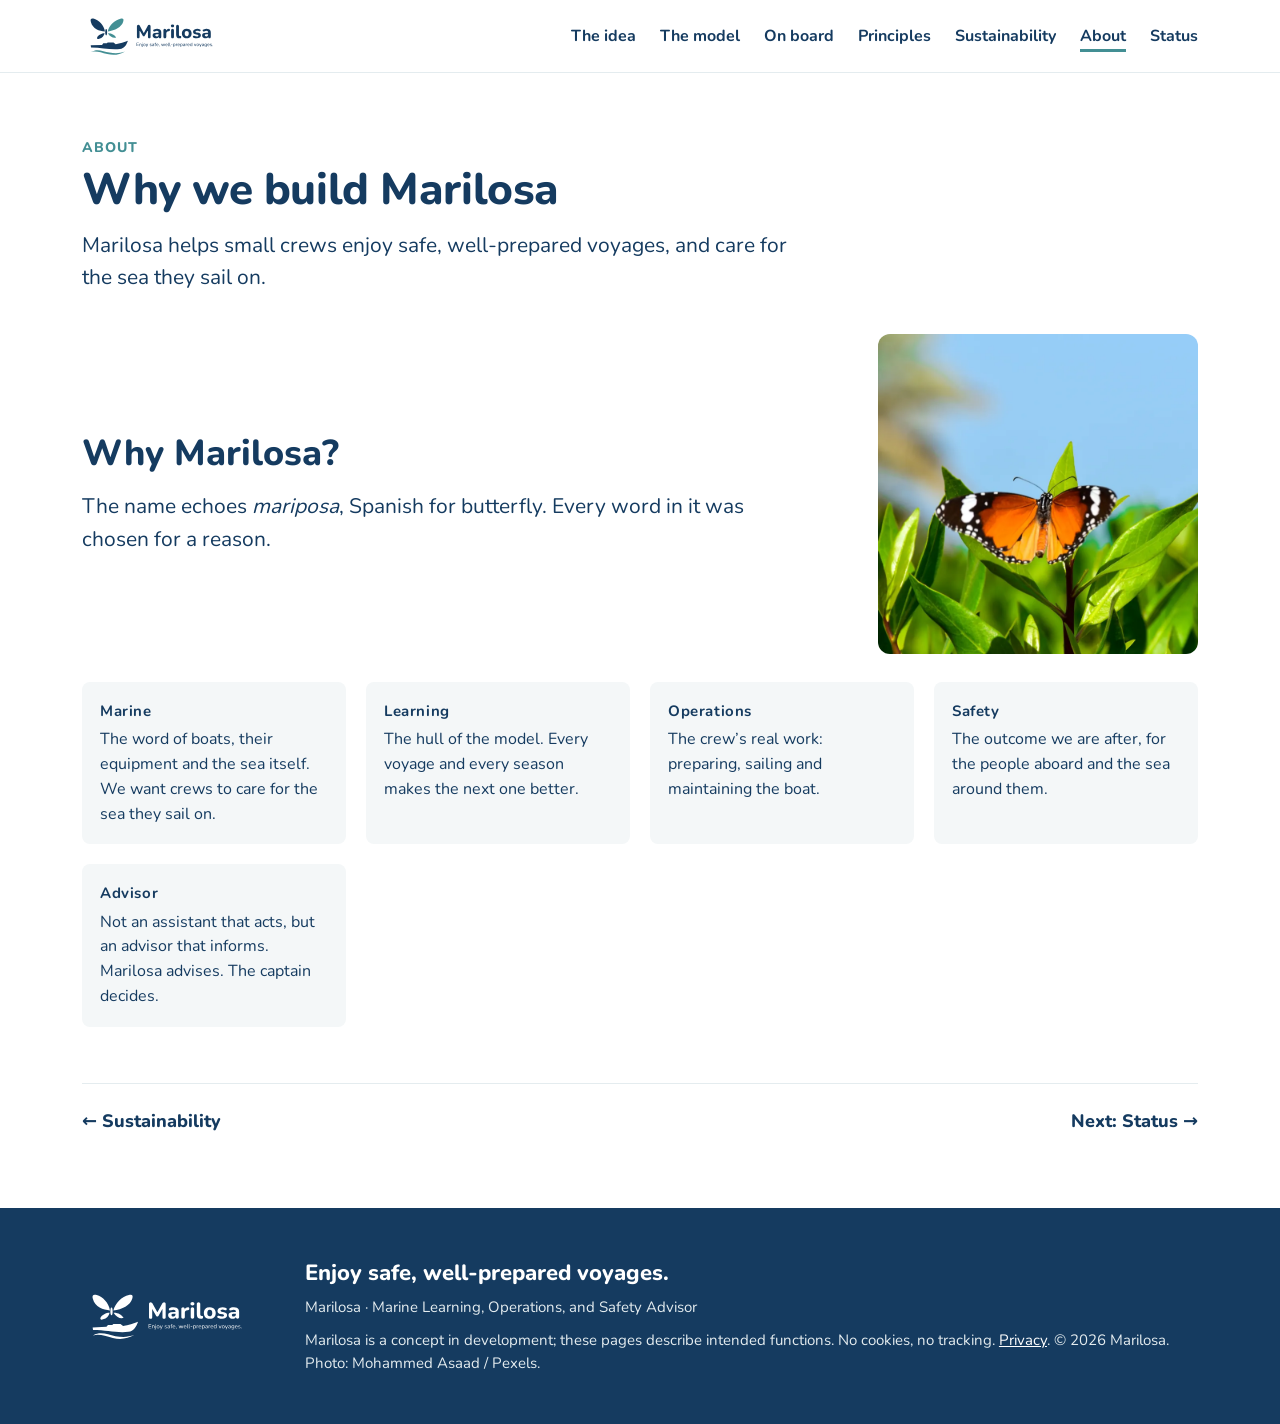
==== about/index.html @ cc983755 "Add photos: helm on Home, sea on The idea and On board, butterfly on About Pexels photos, resized to" ====
<!doctype html>
<html lang="en">
<head>
<meta charset="utf-8">
<meta name="viewport" content="width=device-width, initial-scale=1">
<meta name="robots" content="noindex, nofollow">
<title>About · Marilosa</title>
<meta name="description" content="About Marilosa and its name.">
<link rel="icon" href="../favicon.svg" type="image/svg+xml">
<link rel="apple-touch-icon" href="../apple-touch-icon.png">
<link rel="canonical" href="https://marilosa.com/about/">
<meta property="og:type" content="website">
<meta property="og:url" content="https://marilosa.com/about/">
<meta property="og:site_name" content="Marilosa">
<meta property="og:title" content="About · Marilosa">
<meta property="og:description" content="About Marilosa and its name.">
<meta property="og:image" content="https://marilosa.com/assets/og-image.png">
<meta property="og:image:width" content="1200">
<meta property="og:image:height" content="630">
<meta name="twitter:card" content="summary_large_image">
<link rel="stylesheet" href="../assets/site.css">
<script>document.documentElement.className='js'</script>
</head>
<body>
<header><div class="wrap">
  <a href="../" aria-label="Marilosa home"><img src="../assets/marilosa-logo.svg" alt="Marilosa: Enjoy safe, well-prepared voyages."></a>
  <nav aria-label="Main"><a href="../idea/">The idea</a><a href="../model/">The model</a><a href="../on-board/">On board</a><a href="../principles/">Principles</a><a href="../sustainability/">Sustainability</a><a href="../about/" aria-current="page">About</a><a href="../status/">Status</a></nav>
  <details class="menu"><summary aria-label="Open menu">Menu</summary><nav aria-label="Main"><a href="../idea/">The idea</a><a href="../model/">The model</a><a href="../on-board/">On board</a><a href="../principles/">Principles</a><a href="../sustainability/">Sustainability</a><a href="../about/" aria-current="page">About</a><a href="../status/">Status</a></nav></details>
</div></header>
<main id="top">
<section class="page"><div class="wrap">
  <p class="eyebrow">About</p>
  <h1 style="font-size:44px;margin-bottom:16px">Why we build Marilosa</h1>
  <p class="lead">Marilosa helps small crews enjoy safe, well-prepared voyages, and care for the sea they sail on.</p>
  <div class="two" style="margin-top:40px"><div>
  <h2>Why Marilosa?</h2>
  <p class="lead">The name echoes <i>mariposa</i>, Spanish for butterfly. Every word in it was chosen for a reason.</p>
  </div><img class="photo" src="../assets/photos/butterfly.webp" width="800" height="800" alt="A butterfly resting on green leaves." loading="lazy"></div>
  <div class="sdg">
    <div><b>Marine</b><p>The word of boats, their equipment and the sea itself. We want crews to care for the sea they sail on.</p></div>
    <div><b>Learning</b><p>The hull of the model. Every voyage and every season makes the next one better.</p></div>
    <div><b>Operations</b><p>The crew’s real work: preparing, sailing and maintaining the boat.</p></div>
    <div><b>Safety</b><p>The outcome we are after, for the people aboard and the sea around them.</p></div>
    <div><b>Advisor</b><p>Not an assistant that acts, but an advisor that informs. Marilosa advises. The captain decides.</p></div>
  </div>
  <div class="next"><a href="../sustainability/">← Sustainability</a><a href="../status/">Next: Status →</a></div>
</div></section>
</main>
<footer><div class="wrap">
  <img src="../assets/marilosa-logo-white.svg" alt="Marilosa">
  <div>
    <p class="promise">Enjoy safe, well-prepared voyages.</p>
    <p>Marilosa · Marine Learning, Operations, and Safety Advisor</p>
    <p style="margin-top:10px">Marilosa is a concept in development; these pages describe intended functions. No cookies, no tracking. <a href="../privacy.html" style="color:#fff">Privacy</a>. © 2026 Marilosa. Photo: Mohammed Asaad / Pexels.</p>
  </div>
</div></footer>
</body>
</html>
---- assets/site.css ----
@font-face{font-family:Nunito;src:url('../fonts/Nunito.ttf') format('truetype');font-weight:200 1000;font-display:swap}
:root{--navy:#153B60;--teal:#438F94;--paper:#F4F7F8;--mist:#E4ECEF;--line:#617D8E;--muted:#526A7C;
--prevent:#2B666E;--detect:#8DAAC0;--respond:#D7E6E2}
*{box-sizing:border-box;margin:0;padding:0}
html{scroll-behavior:smooth}
body{font-family:Nunito,system-ui,sans-serif;color:var(--navy);background:#fff;font-size:18px;line-height:1.55}
a{color:var(--navy)}
.wrap{max-width:1180px;margin:0 auto;padding:0 32px}
header{position:sticky;top:0;background:rgba(255,255,255,.96);border-bottom:1px solid var(--mist);z-index:5}
header .wrap{display:flex;align-items:center;justify-content:space-between;height:72px;gap:24px}
header img{height:46px;display:block}
nav{display:flex;gap:24px;font-weight:700;font-size:16px}
nav a{text-decoration:none}
nav a:hover,nav a:focus-visible{text-decoration:underline;text-underline-offset:4px}
.badge{display:inline-block;font-size:14px;font-weight:800;letter-spacing:.06em;text-transform:uppercase;color:var(--prevent);background:var(--paper);border:1px solid var(--mist);border-radius:6px;padding:4px 10px}
h1{font-size:56px;line-height:1.05;font-weight:800;letter-spacing:-.01em}
h2{font-size:36px;line-height:1.15;font-weight:800;margin-bottom:16px}
h3{font-size:20px;font-weight:800;margin-bottom:6px}
.lead{font-size:21px;max-width:720px}
section{padding:80px 0;border-bottom:1px solid var(--mist)}
.hero{padding:72px 0 64px}
.hero .grid{display:grid;grid-template-columns:1.1fr .9fr;gap:48px;align-items:center}
.hero p.lead{margin:20px 0 16px}
.core{font-weight:800;font-size:21px;margin-top:8px}
.hero img{width:100%;max-width:420px;display:block;margin:0 auto}
.eyebrow{font-size:14px;font-weight:800;letter-spacing:.08em;text-transform:uppercase;color:var(--teal);margin-bottom:8px}
.cols3{display:grid;grid-template-columns:repeat(3,1fr);gap:32px;margin-top:32px}
.card{border-top:4px solid var(--teal);padding-top:14px}
.card p{font-size:17px}
.stat{font-size:40px;font-weight:800;line-height:1}
.note{font-size:14px;color:var(--muted);margin-top:16px}
.model img{width:100%;max-width:980px;height:auto;display:block;margin:24px auto 8px}
.steps{display:grid;grid-template-columns:repeat(5,1fr);gap:16px;margin-top:16px}
.steps a{text-decoration:none;font-weight:800;font-size:15px}
.steps img{margin:0 0 6px;border:1px solid var(--mist);border-radius:8px}
@media (max-width:900px){.steps{grid-template-columns:1fr 1fr}}
.layers{display:grid;gap:10px;margin-top:24px}
.layer{display:grid;grid-template-columns:220px 1fr 1fr;border:1px solid var(--mist);border-radius:8px;overflow:hidden;font-size:16px}
.layer>div{padding:14px 16px}
.layer .nm{font-weight:800;font-size:20px;line-height:1.2}
.layer .k{font-size:12px;font-weight:800;letter-spacing:.07em;text-transform:uppercase;color:var(--muted)}
.layer .m{background:var(--paper)}
.pv{background:var(--prevent);color:#fff}.dt{background:var(--detect)}.rs{background:var(--respond)}.ln{background:var(--navy);color:#fff}
.pv .wh,.ln .wh{color:#E4ECEF}
ul.pr{list-style:none;display:grid;grid-template-columns:1fr 1fr;gap:16px 40px;margin-top:24px}
ul.pr li{padding-left:22px;position:relative;font-size:17px}
ul.pr li:before{content:"";position:absolute;left:0;top:9px;width:10px;height:10px;border-radius:50%;background:var(--teal)}
.sdg{display:grid;grid-template-columns:repeat(4,1fr);gap:20px;margin-top:28px}
.sdg div{background:var(--paper);border-radius:8px;padding:18px}
.sdg b{display:block;font-size:15px;letter-spacing:.04em;margin-bottom:4px}
.sdg p{font-size:16px}
.status{display:grid;grid-template-columns:1fr 1fr;gap:48px;margin-top:24px}
.status ol{padding-left:22px}
.status li{margin-bottom:8px;font-size:17px}
footer{background:var(--navy);color:#fff;padding:48px 0}
footer .wrap{display:grid;grid-template-columns:auto 1fr;gap:40px;align-items:center}
footer img{height:56px}
footer p{font-size:15px;color:#E4ECEF}
footer .promise{font-size:22px;font-weight:800;color:#fff;margin-bottom:6px}
a:focus-visible{outline:3px solid var(--teal);outline-offset:3px}
@media (max-width:900px){
 h1{font-size:40px} h2{font-size:28px}
 .hero .grid,.status,footer .wrap{grid-template-columns:1fr}
 .hero img{max-width:200px;margin:8px 0 0}
 .cols3,.sdg{grid-template-columns:1fr 1fr}
 .layer{grid-template-columns:1fr}
 ul.pr{grid-template-columns:1fr}
 section{padding:56px 0}
}
@media (max-width:560px){ .wrap{padding:0 18px} .cols3,.sdg{grid-template-columns:1fr} header img{height:38px} }

header nav a[aria-current=page]{text-decoration:underline;text-decoration-thickness:3px;text-underline-offset:8px;text-decoration-color:var(--teal)}
.menu{display:none}
.page{padding:64px 0 72px;border-bottom:none;min-height:calc(100vh - 72px - 220px)}
.next{display:flex;justify-content:space-between;gap:16px;margin-top:56px;padding-top:24px;border-top:1px solid var(--mist);font-weight:800}
.next a{text-decoration:none}.next a:hover{text-decoration:underline}
.btn{display:inline-block;background:var(--navy);color:#fff;text-decoration:none;font-weight:800;border-radius:8px;padding:12px 20px;margin:8px 12px 0 0}
.btn.ghost{background:#fff;color:var(--navy);border:2px solid var(--navy)}
.btn:hover{filter:brightness(1.15)}
/* model viewer */
.viewer{margin-top:24px;scroll-margin-top:88px}
.viewer figure{margin:0}
.viewer img{width:100%;height:auto;display:block;border:1px solid var(--mist);border-radius:10px}
.viewer figcaption{max-width:820px;margin:16px auto 0;font-size:18px}
.viewer figcaption b{display:block;font-size:14px;letter-spacing:.06em;text-transform:uppercase;color:var(--teal);margin-bottom:4px}
.js .viewer figure{display:none}.js .viewer figure.on{display:block}
.nojs-gap .viewer figure+figure{margin-top:48px}
.vbar{display:none;align-items:center;justify-content:space-between;gap:12px;margin-top:20px}
.js .vbar{display:flex}
.vbar button{font:inherit;font-weight:800;font-size:16px;color:var(--navy);background:#fff;border:2px solid var(--navy);border-radius:8px;padding:10px 16px;cursor:pointer;min-height:48px}
.vbar button.fwd{background:var(--navy);color:#fff}
.vbar button[disabled]{opacity:.35;cursor:default}
.dots{display:flex;gap:8px;align-items:center;flex-wrap:wrap;justify-content:center}
.dots button{width:14px;height:14px;min-height:0;padding:0;border-radius:50%;border:2px solid var(--navy);background:#fff}
.dots button.on{background:var(--navy)}
.count{font-size:14px;color:var(--muted);text-align:center;margin-top:6px}
.hint{font-size:14px;color:var(--muted);text-align:center;margin-top:10px}
/* voyage story */
.scene{display:grid;grid-template-columns:200px 1fr;gap:32px;padding:28px 0;border-top:1px solid var(--mist)}
.scene .when{font-weight:800;color:var(--teal)}
.scene .when span{display:block;font-size:14px;color:var(--muted);font-weight:600}
.say{background:var(--paper);border-left:4px solid var(--teal);border-radius:6px;padding:14px 18px;margin:12px 0;font-size:17px}
.say b{display:block;font-size:13px;letter-spacing:.06em;text-transform:uppercase;color:var(--muted);margin-bottom:2px}
.say.concern{border-left-color:#C9762B}
.crew{background:#fff;border:1px solid var(--mist);border-left:4px solid var(--navy)}
.tag{display:inline-block;font-size:13px;font-weight:800;letter-spacing:.05em;text-transform:uppercase;color:#fff;background:var(--prevent);border-radius:4px;padding:2px 8px;margin-right:6px}
.tag.d{background:#5E7F98}.tag.r{background:#5D8C80}.tag.l{background:var(--navy)}
.photo{width:100%;height:auto;display:block;border-radius:12px}
.banner{width:100%;height:auto;display:block;border-radius:12px;margin:28px 0 8px}
.two{display:grid;grid-template-columns:1fr 320px;gap:40px;align-items:center}
@media (max-width:900px){.two{grid-template-columns:1fr}}
.disclaimer{font-size:15px;color:var(--muted);background:var(--paper);border-radius:8px;padding:12px 16px;margin-top:16px}
@media (max-width:900px){
 header nav{display:none}
 .menu{display:block;position:relative}
 .menu summary{list-style:none;cursor:pointer;font-weight:800;border:2px solid var(--navy);border-radius:8px;padding:8px 14px}
 .menu summary::-webkit-details-marker{display:none}
 .menu nav{display:flex;flex-direction:column;gap:0;position:absolute;right:0;top:52px;background:#fff;border:1px solid var(--mist);border-radius:10px;box-shadow:0 8px 24px rgba(21,59,96,.12);min-width:220px;padding:8px}
 .menu nav a{padding:12px 14px}
 .scene{grid-template-columns:1fr;gap:8px}
 .vbar button.back,.vbar button.fwd{padding:10px 12px;font-size:15px}
 .vbar .lbl{display:none}
 .dots{gap:6px;flex-wrap:nowrap}
 .dots button{width:12px;height:12px}
}
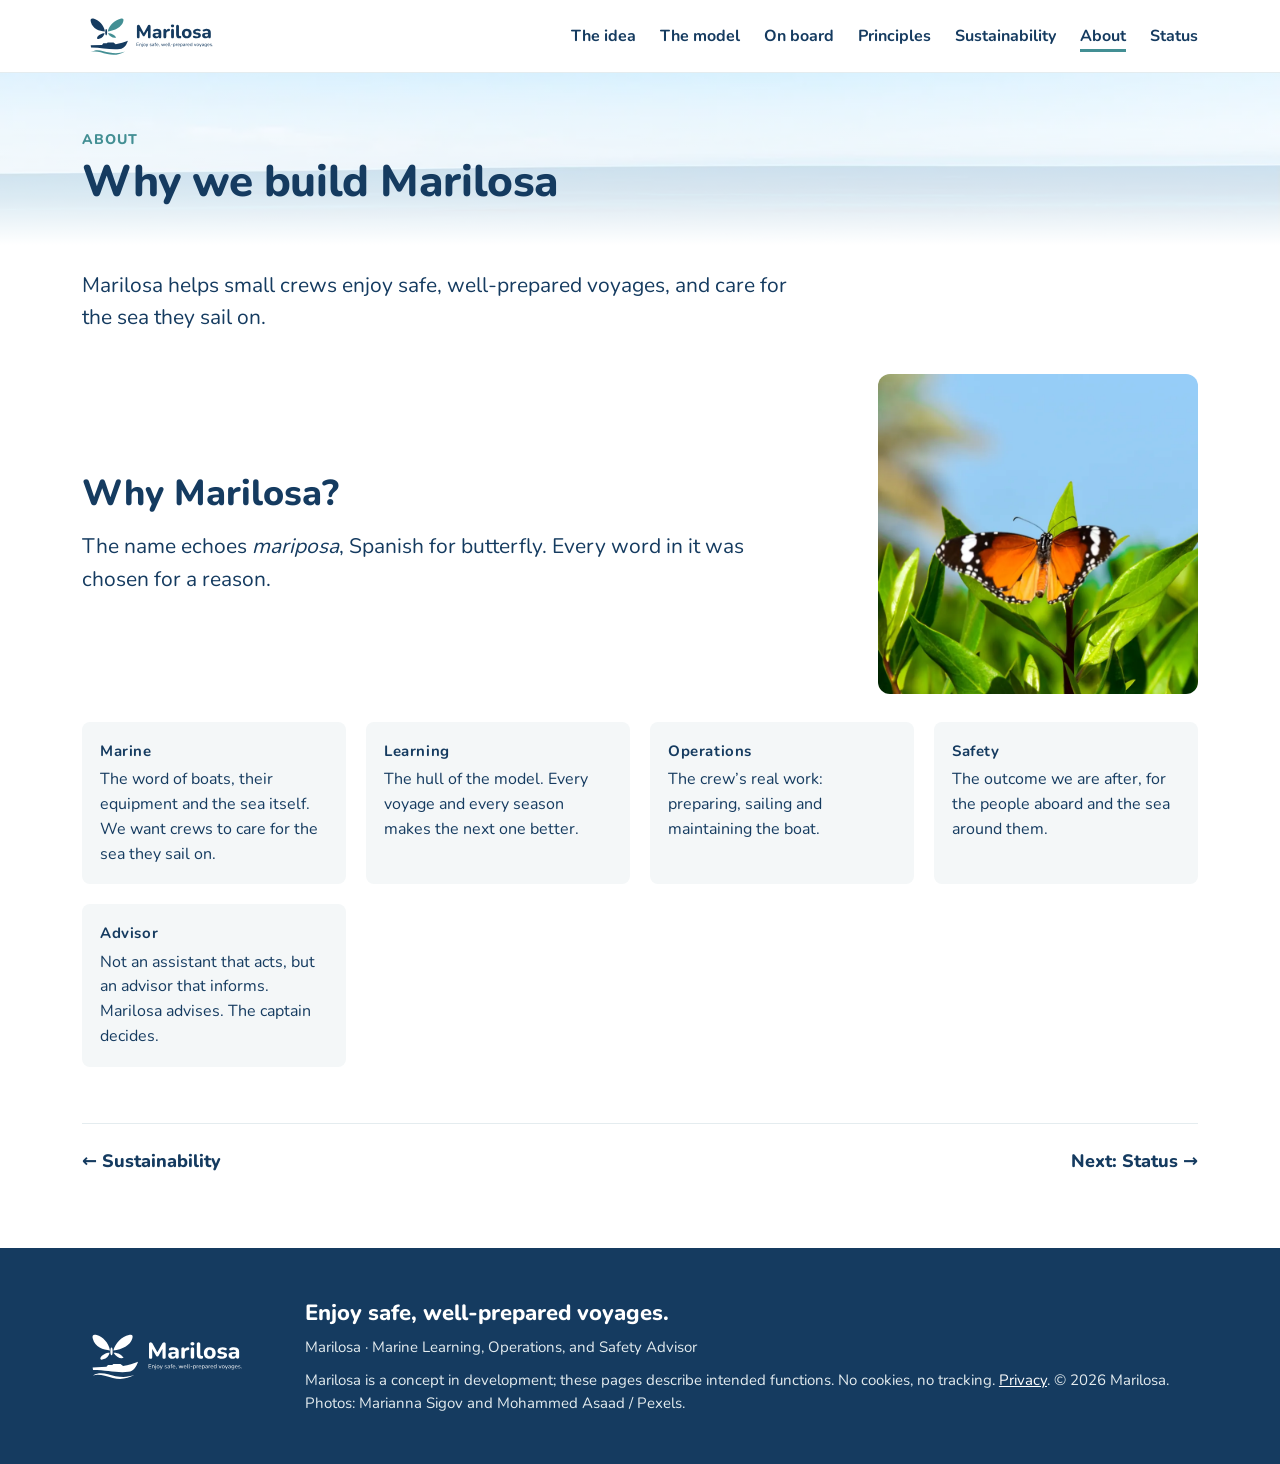
==== commit 8c5dae2f: "Faint sea-and-sky band behind page titles; whale photo on Sustainability The calm horizon photo sits" ====
--- a/about/index.html
+++ b/about/index.html
@@ -28,9 +28,11 @@
   <details class="menu"><summary aria-label="Open menu">Menu</summary><nav aria-label="Main"><a href="../idea/">The idea</a><a href="../model/">The model</a><a href="../on-board/">On board</a><a href="../principles/">Principles</a><a href="../sustainability/">Sustainability</a><a href="../about/" aria-current="page">About</a><a href="../status/">Status</a></nav></details>
 </div></header>
 <main id="top">
+<section class="pagehead"><div class="wrap">
+  <p class="eyebrow">About</p>
+  <h1 style="font-size:44px;margin-bottom:0">Why we build Marilosa</h1>
+</div></section>
 <section class="page"><div class="wrap">
-  <p class="eyebrow">About</p>
-  <h1 style="font-size:44px;margin-bottom:16px">Why we build Marilosa</h1>
   <p class="lead">Marilosa helps small crews enjoy safe, well-prepared voyages, and care for the sea they sail on.</p>
   <div class="two" style="margin-top:40px"><div>
   <h2>Why Marilosa?</h2>
@@ -51,7 +53,7 @@
   <div>
     <p class="promise">Enjoy safe, well-prepared voyages.</p>
     <p>Marilosa · Marine Learning, Operations, and Safety Advisor</p>
-    <p style="margin-top:10px">Marilosa is a concept in development; these pages describe intended functions. No cookies, no tracking. <a href="../privacy.html" style="color:#fff">Privacy</a>. © 2026 Marilosa. Photo: Mohammed Asaad / Pexels.</p>
+    <p style="margin-top:10px">Marilosa is a concept in development; these pages describe intended functions. No cookies, no tracking. <a href="../privacy.html" style="color:#fff">Privacy</a>. © 2026 Marilosa. Photos: Marianna Sigov and Mohammed Asaad / Pexels.</p>
   </div>
 </div></footer>
 </body>
--- a/assets/site.css
+++ b/assets/site.css
@@ -106,6 +106,8 @@
 .crew{background:#fff;border:1px solid var(--mist);border-left:4px solid var(--navy)}
 .tag{display:inline-block;font-size:13px;font-weight:800;letter-spacing:.05em;text-transform:uppercase;color:#fff;background:var(--prevent);border-radius:4px;padding:2px 8px;margin-right:6px}
 .tag.d{background:#5E7F98}.tag.r{background:#5D8C80}.tag.l{background:var(--navy)}
+.pagehead{padding:56px 0 40px;border-bottom:none;background:linear-gradient(rgba(255,255,255,.62),rgba(255,255,255,.86) 72%,#fff),url('photos/head-sea.webp') center 60%/cover no-repeat}
+.pagehead+.page{padding-top:24px}
 .photo{width:100%;height:auto;display:block;border-radius:12px}
 .banner{width:100%;height:auto;display:block;border-radius:12px;margin:28px 0 8px}
 .two{display:grid;grid-template-columns:1fr 320px;gap:40px;align-items:center}
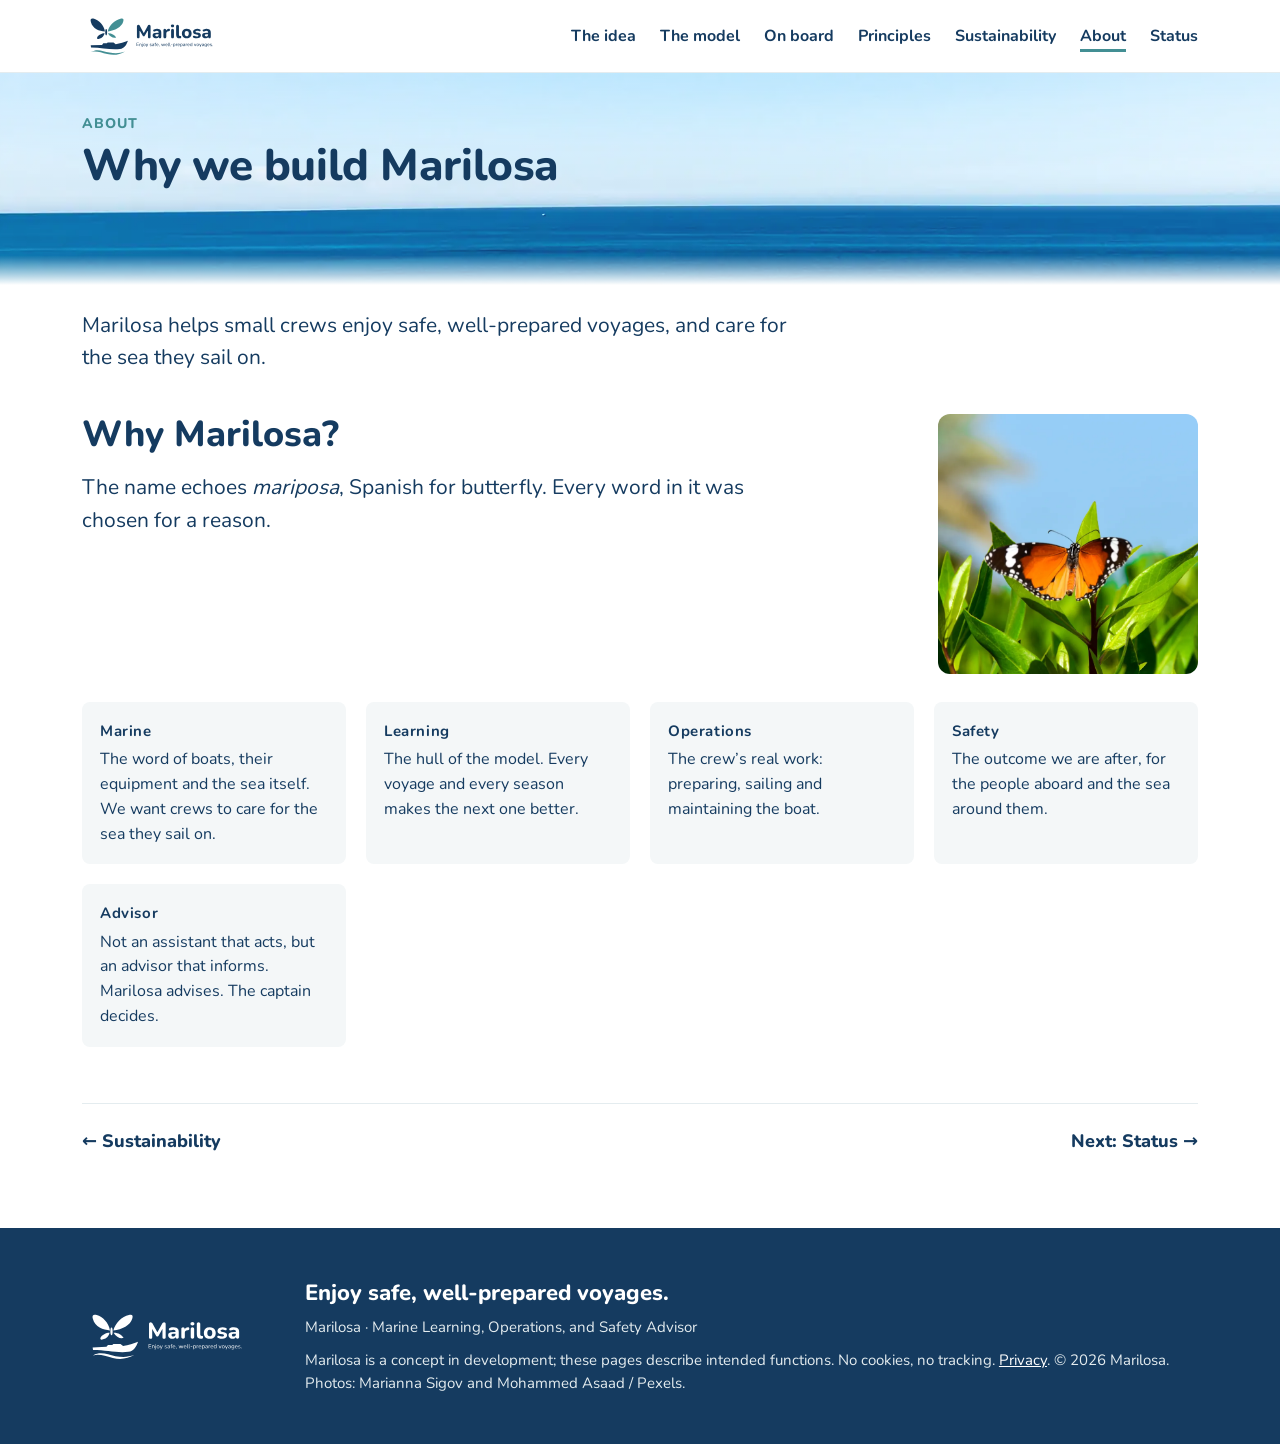
==== commit d99eae6c: "Page-title band: sky behind the title, visible sea below; tidy About The header photo is recropped t" ====
--- a/about/index.html
+++ b/about/index.html
@@ -34,7 +34,7 @@
 </div></section>
 <section class="page"><div class="wrap">
   <p class="lead">Marilosa helps small crews enjoy safe, well-prepared voyages, and care for the sea they sail on.</p>
-  <div class="two" style="margin-top:40px"><div>
+  <div class="two narrow" style="margin-top:40px;align-items:start"><div>
   <h2>Why Marilosa?</h2>
   <p class="lead">The name echoes <i>mariposa</i>, Spanish for butterfly. Every word in it was chosen for a reason.</p>
   </div><img class="photo" src="../assets/photos/butterfly.webp" width="800" height="800" alt="A butterfly resting on green leaves." loading="lazy"></div>
--- a/assets/site.css
+++ b/assets/site.css
@@ -106,12 +106,13 @@
 .crew{background:#fff;border:1px solid var(--mist);border-left:4px solid var(--navy)}
 .tag{display:inline-block;font-size:13px;font-weight:800;letter-spacing:.05em;text-transform:uppercase;color:#fff;background:var(--prevent);border-radius:4px;padding:2px 8px;margin-right:6px}
 .tag.d{background:#5E7F98}.tag.r{background:#5D8C80}.tag.l{background:var(--navy)}
-.pagehead{padding:56px 0 40px;border-bottom:none;background:linear-gradient(rgba(255,255,255,.62),rgba(255,255,255,.86) 72%,#fff),url('photos/head-sea.webp') center 60%/cover no-repeat}
+.pagehead{padding:40px 0 96px;border-bottom:none;background:linear-gradient(rgba(255,255,255,.55),rgba(255,255,255,.35) 60%,rgba(255,255,255,.05) 66%,rgba(255,255,255,.05) 86%,#fff),url('photos/head-sea.webp') center/cover no-repeat}
 .pagehead+.page{padding-top:24px}
 .photo{width:100%;height:auto;display:block;border-radius:12px}
 .banner{width:100%;height:auto;display:block;border-radius:12px;margin:28px 0 8px}
 .two{display:grid;grid-template-columns:1fr 320px;gap:40px;align-items:center}
-@media (max-width:900px){.two{grid-template-columns:1fr}}
+.two.narrow{grid-template-columns:1fr 260px}
+@media (max-width:900px){.two,.two.narrow{grid-template-columns:1fr}.two.narrow img{max-width:320px}}
 .disclaimer{font-size:15px;color:var(--muted);background:var(--paper);border-radius:8px;padding:12px 16px;margin-top:16px}
 @media (max-width:900px){
  header nav{display:none}
@@ -126,3 +127,23 @@
  .dots{gap:6px;flex-wrap:nowrap}
  .dots button{width:12px;height:12px}
 }
+
+/* model viewer, side layout */
+body:has(.mv) .page{padding-top:20px}
+.mvh{font-size:36px;line-height:1.1;margin-bottom:0}
+.side .hint{text-align:left}
+.cap{font-size:17px;line-height:1.5}
+.cap b{display:block;font-size:13px;letter-spacing:.06em;text-transform:uppercase;color:var(--teal);margin-bottom:4px}
+.js .mv .vbar{display:grid;grid-template-columns:1fr 1fr;gap:10px;margin-top:20px}
+.mv .vbar button.back,.mv .vbar button.fwd{white-space:nowrap;padding:12px 16px;min-height:52px}
+.dotrow{grid-column:1/3;display:flex;align-items:center;gap:12px;justify-content:flex-start}
+.dotrow .count{margin-top:0}
+.js .mv figcaption{display:none}
+@media (min-width:900px){
+ .js .mv{display:grid;grid-template-columns:minmax(0,1fr) 340px;grid-template-areas:"stage head" "stage side";grid-template-rows:auto 1fr;column-gap:40px;align-items:start}
+ .js .mv .mvhead{grid-area:head;padding-top:8px}
+ .js .mv .stage{grid-area:stage;align-self:center}
+ .js .mv .side{grid-area:side;margin-top:16px}
+ .js .mv .stage img{max-height:calc(100vh - 136px);width:auto;max-width:100%;margin:0 auto}
+}
+@media (max-width:899px){ .js .mv .mvhead{margin-bottom:12px} .js .mv .side{margin-top:16px} }
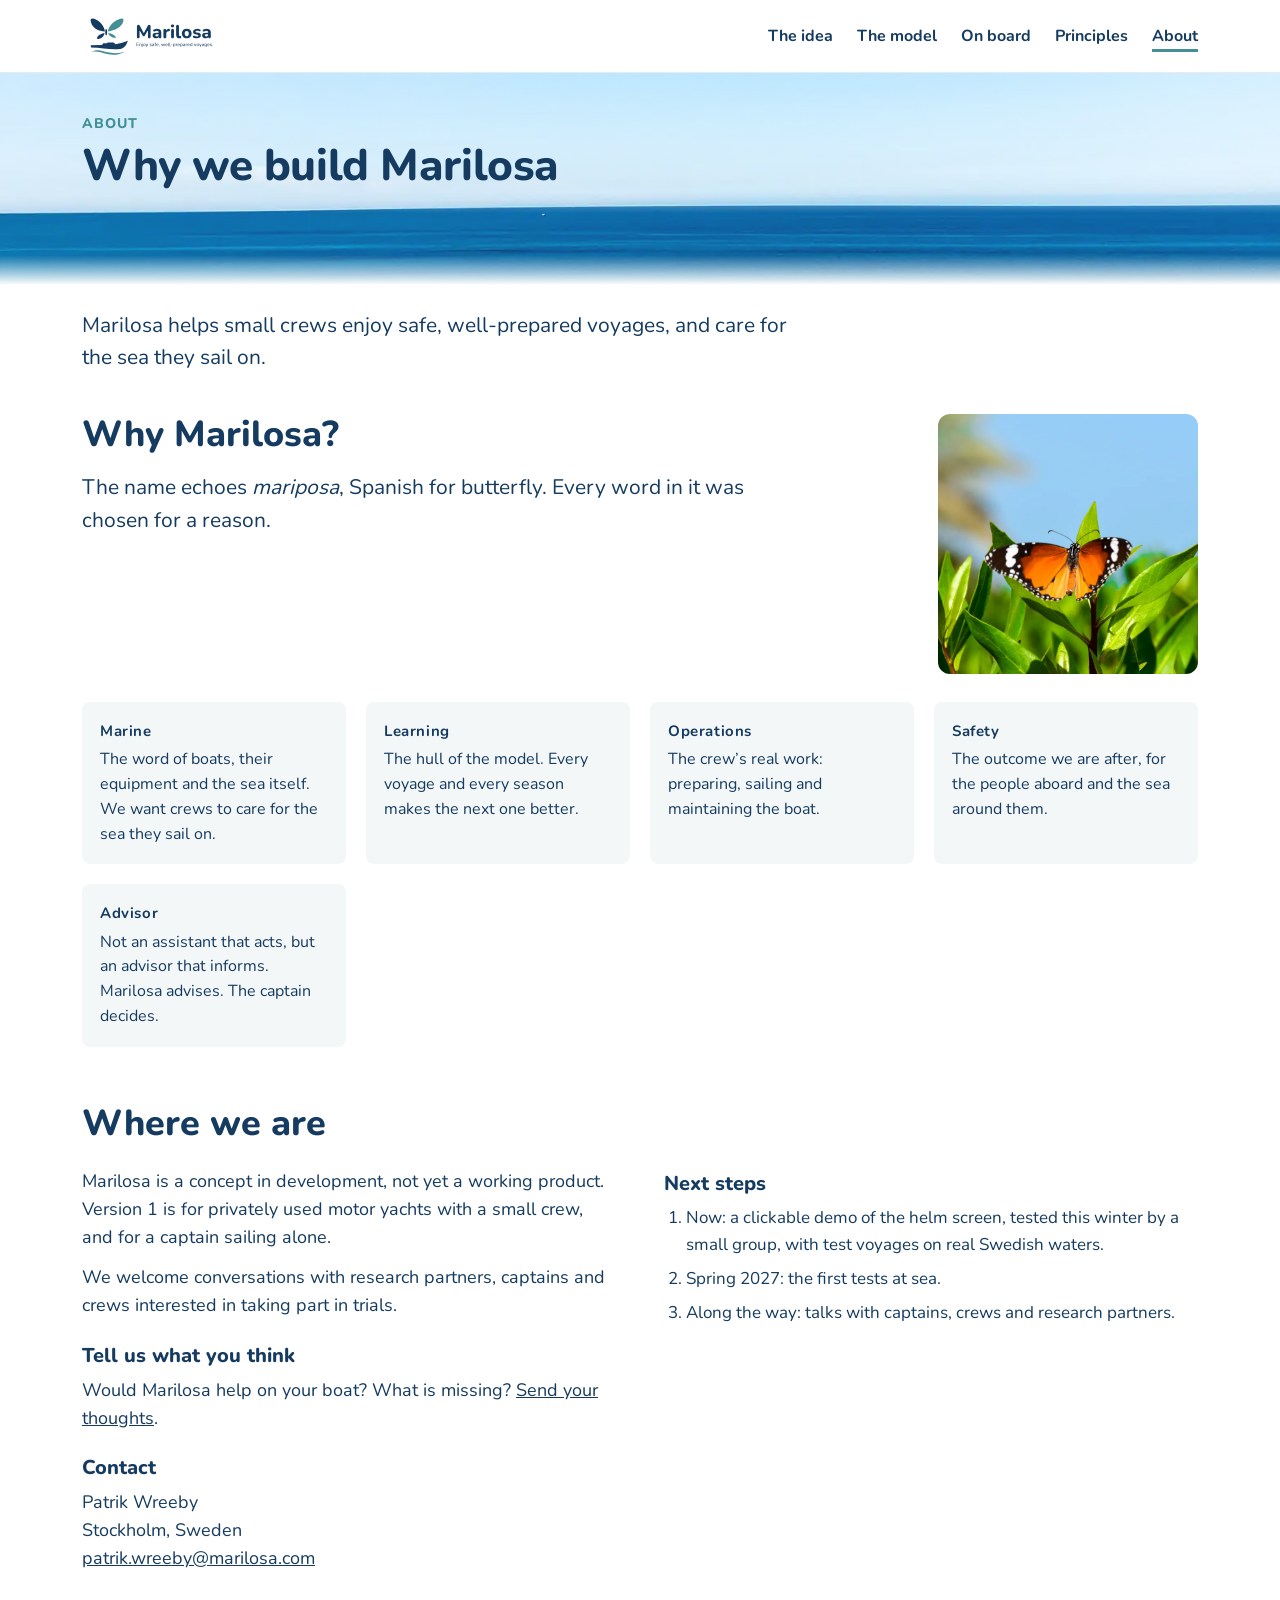
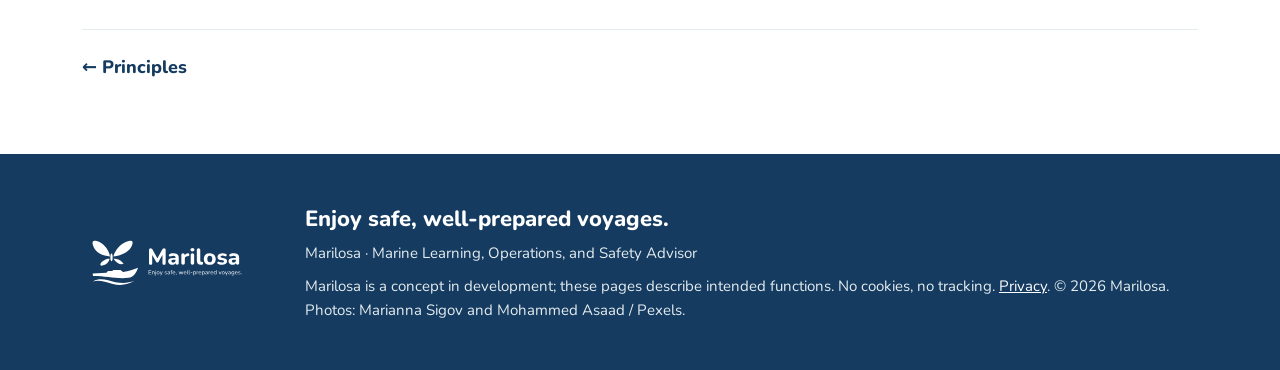
==== commit c12fbbe3: "Content: six pages, the pitch, Swedish figures (content, Claude) - Home: the 30-second pitch; Preven" ====
--- a/about/index.html
+++ b/about/index.html
@@ -4,7 +4,7 @@
 <meta charset="utf-8">
 <meta name="viewport" content="width=device-width, initial-scale=1">
 <meta name="robots" content="noindex, nofollow">
-<title>About · Marilosa</title>
+<title>About and status · Marilosa</title>
 <meta name="description" content="About Marilosa and its name.">
 <link rel="icon" href="../favicon.svg" type="image/svg+xml">
 <link rel="apple-touch-icon" href="../apple-touch-icon.png">
@@ -24,8 +24,8 @@
 <body>
 <header><div class="wrap">
   <a href="../" aria-label="Marilosa home"><img src="../assets/marilosa-logo.svg" alt="Marilosa: Enjoy safe, well-prepared voyages."></a>
-  <nav aria-label="Main"><a href="../idea/">The idea</a><a href="../model/">The model</a><a href="../on-board/">On board</a><a href="../principles/">Principles</a><a href="../sustainability/">Sustainability</a><a href="../about/" aria-current="page">About</a><a href="../status/">Status</a></nav>
-  <details class="menu"><summary aria-label="Open menu">Menu</summary><nav aria-label="Main"><a href="../idea/">The idea</a><a href="../model/">The model</a><a href="../on-board/">On board</a><a href="../principles/">Principles</a><a href="../sustainability/">Sustainability</a><a href="../about/" aria-current="page">About</a><a href="../status/">Status</a></nav></details>
+  <nav aria-label="Main"><a href="../idea/">The idea</a><a href="../model/">The model</a><a href="../on-board/">On board</a><a href="../principles/">Principles</a><a href="../about/" aria-current="page">About</a></nav>
+  <details class="menu"><summary aria-label="Open menu">Menu</summary><nav aria-label="Main"><a href="../idea/">The idea</a><a href="../model/">The model</a><a href="../on-board/">On board</a><a href="../principles/">Principles</a><a href="../about/" aria-current="page">About</a></nav></details>
 </div></header>
 <main id="top">
 <section class="pagehead"><div class="wrap">
@@ -45,7 +45,26 @@
     <div><b>Safety</b><p>The outcome we are after, for the people aboard and the sea around them.</p></div>
     <div><b>Advisor</b><p>Not an assistant that acts, but an advisor that informs. Marilosa advises. The captain decides.</p></div>
   </div>
-  <div class="next"><a href="../sustainability/">← Sustainability</a><a href="../status/">Next: Status →</a></div>
+  <h2 id="status" style="margin-top:56px">Where we are</h2>
+  <div class="status">
+    <div>
+      <p>Marilosa is a concept in development, not yet a working product. Version 1 is for privately used motor yachts with a small crew, and for a captain sailing alone.</p>
+      <p style="margin-top:12px">We welcome conversations with research partners, captains and crews interested in taking part in trials.</p>
+      <h3 style="margin-top:20px">Tell us what you think</h3>
+      <p>Would Marilosa help on your boat? What is missing? <a href="mailto:patrik.wreeby@marilosa.com?subject=Marilosa%20feedback">Send your thoughts</a>.</p>
+      <h3 style="margin-top:20px">Contact</h3>
+      <p>Patrik Wreeby<br>Stockholm, Sweden<br><a href="mailto:patrik.wreeby@marilosa.com">patrik.wreeby@marilosa.com</a></p>
+    </div>
+    <div>
+      <h3>Next steps</h3>
+      <ol>
+        <li>Now: a clickable demo of the helm screen, tested this winter by a small group, with test voyages on real Swedish waters.</li>
+        <li>Spring 2027: the first tests at sea.</li>
+        <li>Along the way: talks with captains, crews and research partners.</li>
+      </ol>
+    </div>
+  </div>
+  <div class="next"><a href="../principles/">← Principles</a><span></span></div>
 </div></section>
 </main>
 <footer><div class="wrap">
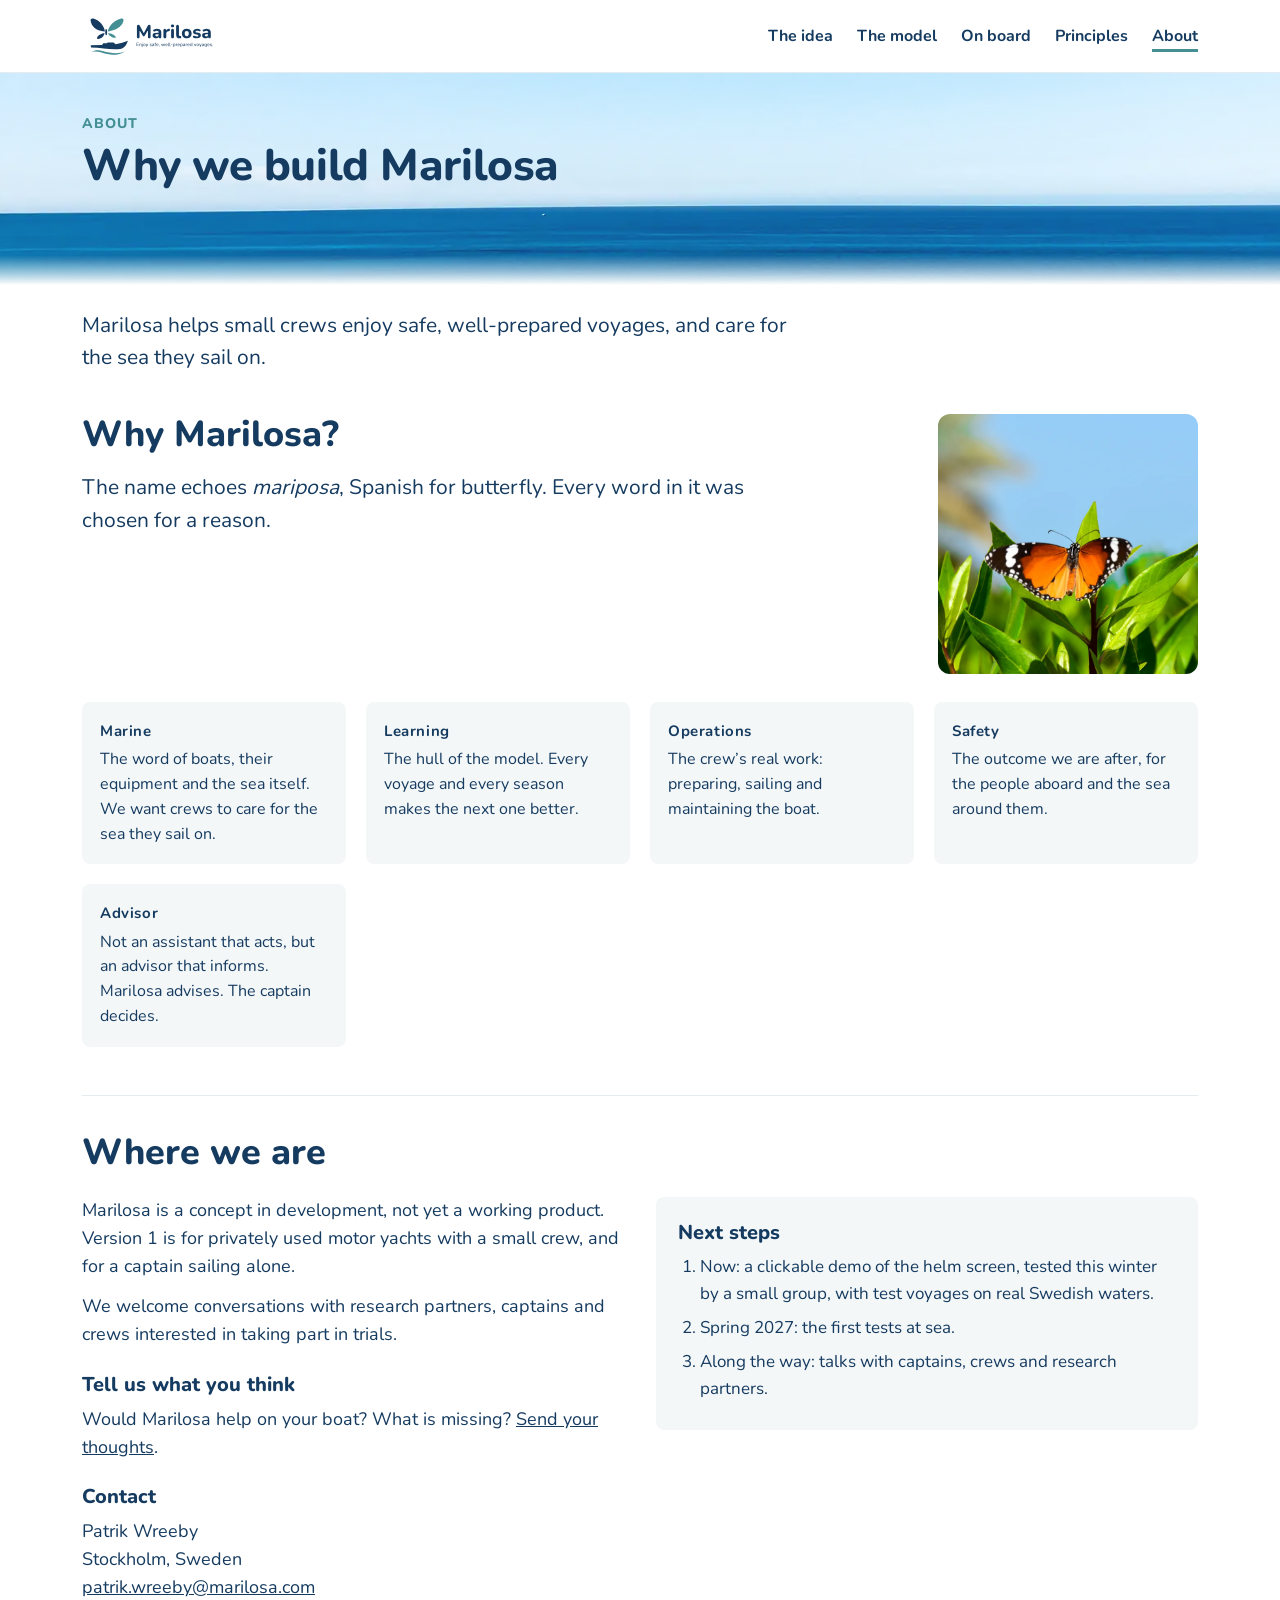
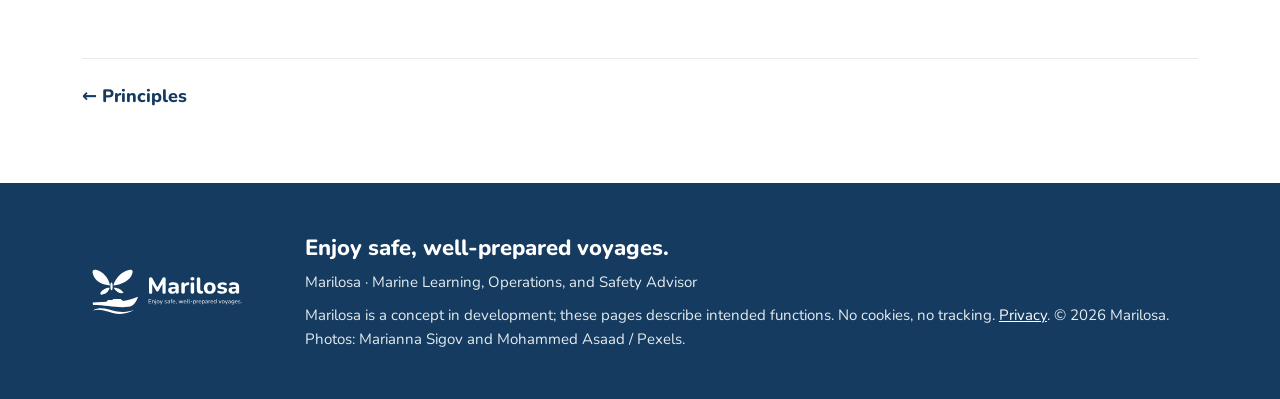
==== commit 1f78e5e3: "Form (from GPT): Separate the project status and next steps" ====
--- a/about/index.html
+++ b/about/index.html
@@ -45,7 +45,8 @@
     <div><b>Safety</b><p>The outcome we are after, for the people aboard and the sea around them.</p></div>
     <div><b>Advisor</b><p>Not an assistant that acts, but an advisor that informs. Marilosa advises. The captain decides.</p></div>
   </div>
-  <h2 id="status" style="margin-top:56px">Where we are</h2>
+  <section class="moved-section" aria-labelledby="status">
+  <h2 id="status">Where we are</h2>
   <div class="status">
     <div>
       <p>Marilosa is a concept in development, not yet a working product. Version 1 is for privately used motor yachts with a small crew, and for a captain sailing alone.</p>
@@ -64,6 +65,7 @@
       </ol>
     </div>
   </div>
+  </section>
   <div class="next"><a href="../principles/">← Principles</a><span></span></div>
 </div></section>
 </main>
--- a/assets/site.css
+++ b/assets/site.css
@@ -147,3 +147,23 @@
  .js .mv .stage img{max-height:calc(100vh - 136px);width:auto;max-width:100%;margin:0 auto}
 }
 @media (max-width:899px){ .js .mv .mvhead{margin-bottom:12px} .js .mv .side{margin-top:16px} }
+
+/* Six-page layout */
+.home-layers{margin-top:56px}
+.learn-foundation{margin-top:24px;padding:16px 22px;border-radius:8px;background:var(--navy);color:#fff;font-size:17px}
+.moved-section{margin-top:48px;padding:36px 0 0;border-top:1px solid var(--mist);border-bottom:0}
+.moved-section>h2{scroll-margin-top:88px}
+.moved-section .status{align-items:start;gap:32px}
+.moved-section .status>div:last-child{padding:20px 22px;border-radius:8px;background:var(--paper)}
+.status a{overflow-wrap:anywhere}
+footer img{max-width:100%;object-fit:contain;object-position:left}
+@media (max-width:900px){
+ .home-layers{grid-template-columns:1fr;gap:20px;margin-top:36px}
+ .moved-section{margin-top:36px;padding-top:28px}
+ .menu nav{max-height:calc(100vh - 76px);max-height:calc(100dvh - 76px);overflow:auto}
+ .menu summary{min-height:44px}
+}
+@media (max-width:560px){
+ .learn-foundation{padding:14px 16px}
+ .next{flex-wrap:wrap}
+}
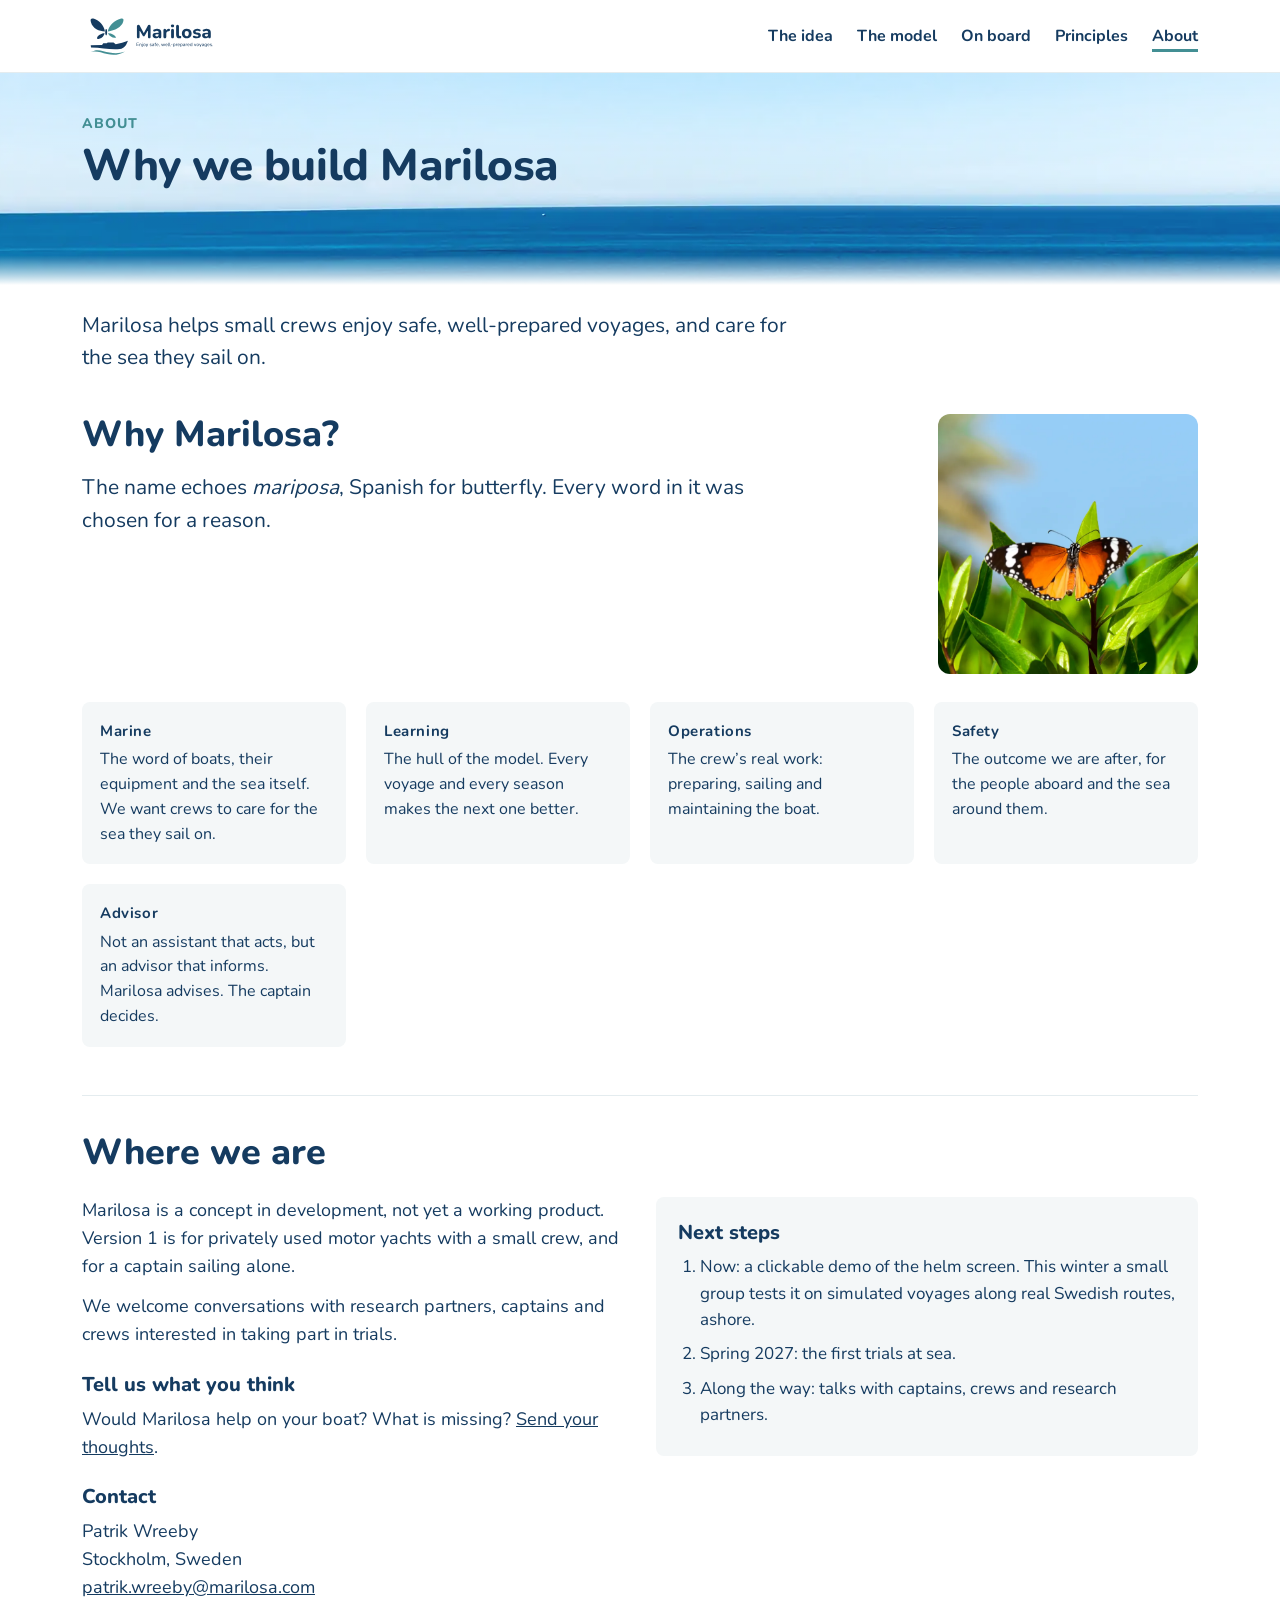
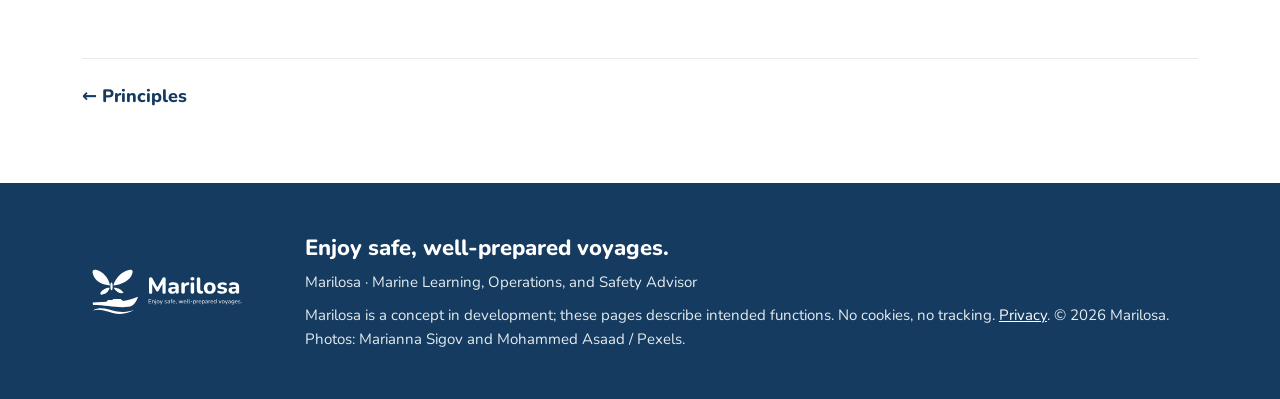
==== commit 08df4a8c: "Content: two copy fixes from GPT's review (#75) - The idea: "the most in five years" applied to all " ====
--- a/about/index.html
+++ b/about/index.html
@@ -59,8 +59,8 @@
     <div>
       <h3>Next steps</h3>
       <ol>
-        <li>Now: a clickable demo of the helm screen, tested this winter by a small group, with test voyages on real Swedish waters.</li>
-        <li>Spring 2027: the first tests at sea.</li>
+        <li>Now: a clickable demo of the helm screen. This winter a small group tests it on simulated voyages along real Swedish routes, ashore.</li>
+        <li>Spring 2027: the first trials at sea.</li>
         <li>Along the way: talks with captains, crews and research partners.</li>
       </ol>
     </div>
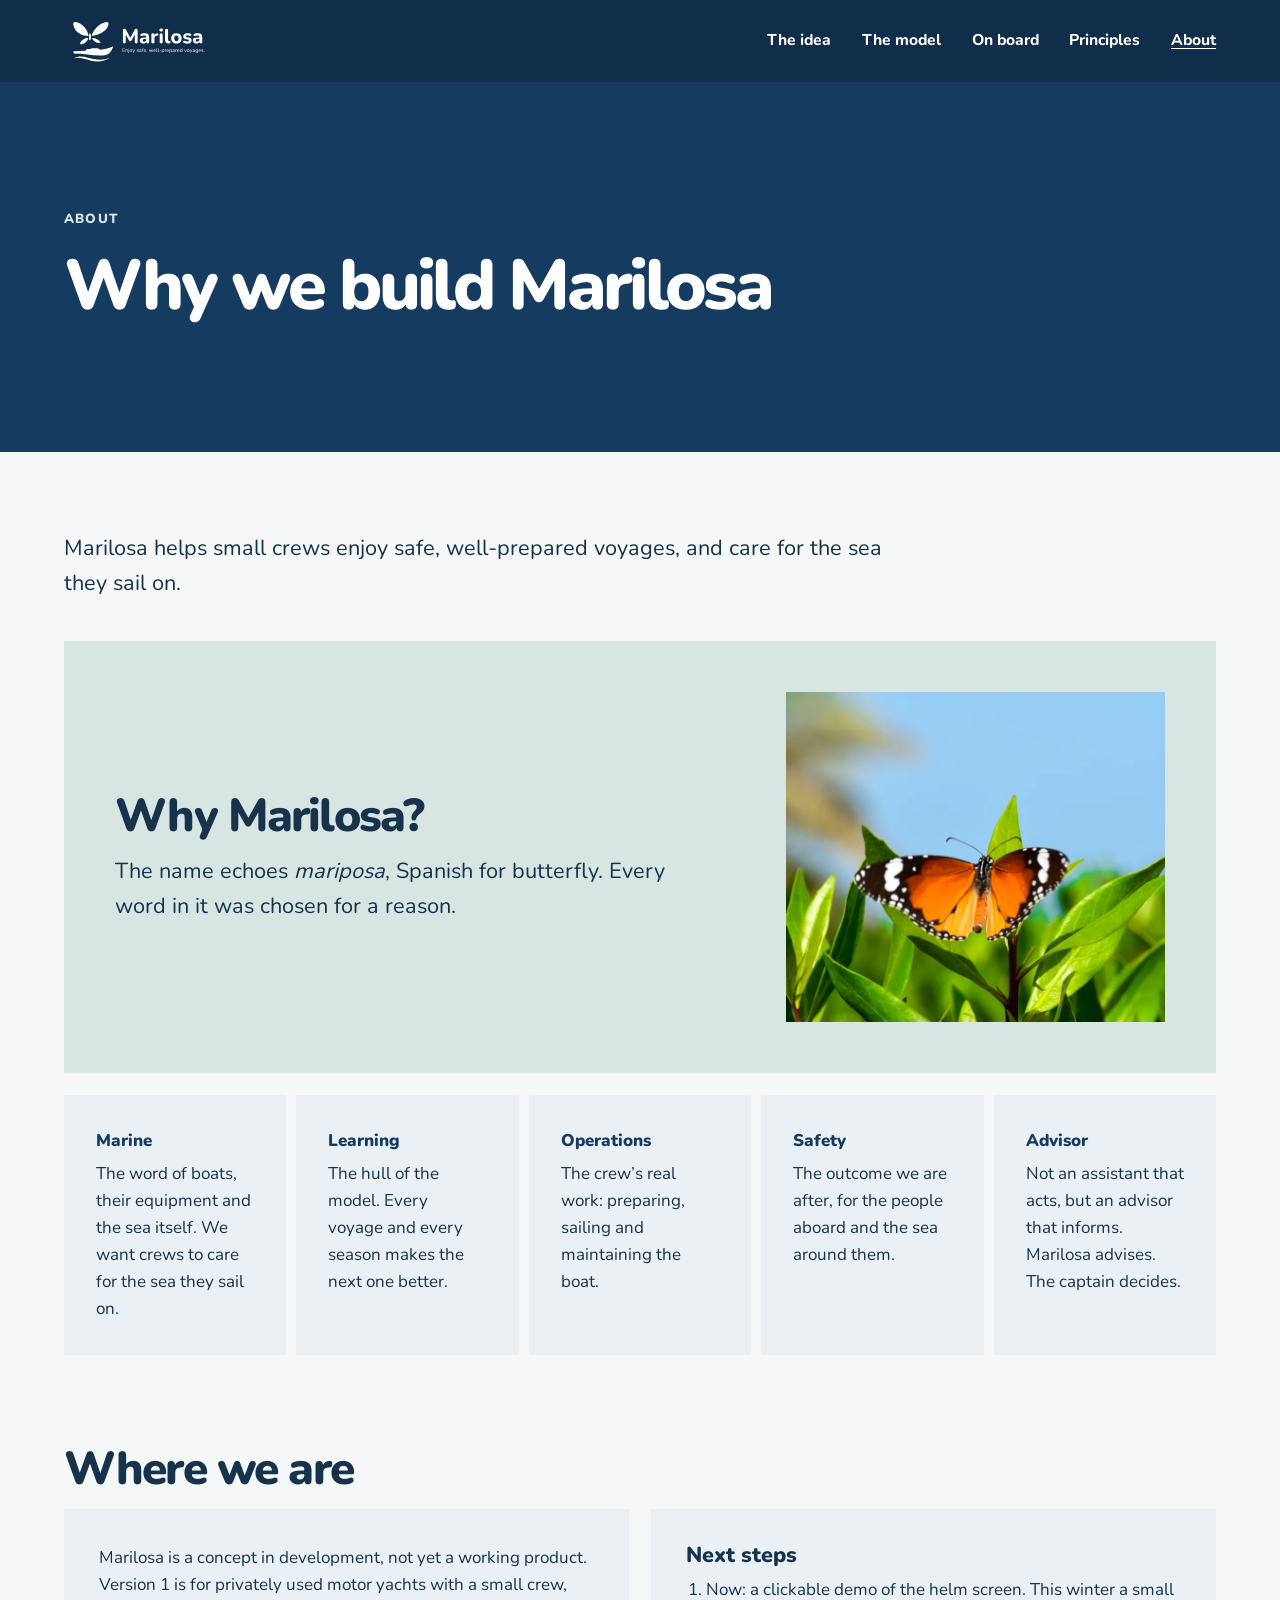
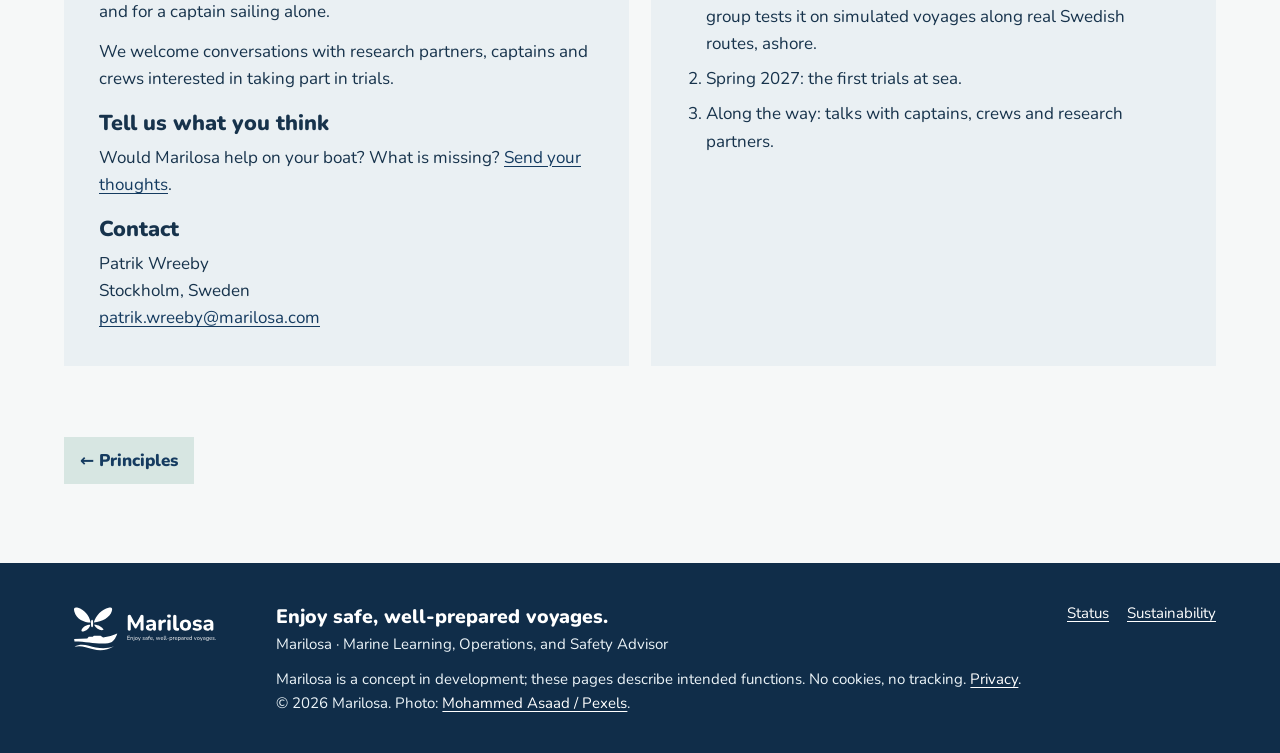
==== commit 1bc6952c: "Build Marilosa Design B for comparison" ====
--- a/about/index.html
+++ b/about/index.html
@@ -21,16 +21,16 @@
 <link rel="stylesheet" href="../assets/site.css">
 <script>document.documentElement.className='js'</script>
 </head>
-<body>
+<body class="site page-about">
 <header><div class="wrap">
-  <a href="../" aria-label="Marilosa home"><img src="../assets/marilosa-logo.svg" alt="Marilosa: Enjoy safe, well-prepared voyages."></a>
+  <a href="../" aria-label="Marilosa home"><img src="../assets/marilosa-logo-white.svg" alt="Marilosa: Enjoy safe, well-prepared voyages."></a>
   <nav aria-label="Main"><a href="../idea/">The idea</a><a href="../model/">The model</a><a href="../on-board/">On board</a><a href="../principles/">Principles</a><a href="../about/" aria-current="page">About</a></nav>
   <details class="menu"><summary aria-label="Open menu">Menu</summary><nav aria-label="Main"><a href="../idea/">The idea</a><a href="../model/">The model</a><a href="../on-board/">On board</a><a href="../principles/">Principles</a><a href="../about/" aria-current="page">About</a></nav></details>
 </div></header>
 <main id="top">
 <section class="pagehead"><div class="wrap">
   <p class="eyebrow">About</p>
-  <h1 style="font-size:44px;margin-bottom:0">Why we build Marilosa</h1>
+  <h1>Why we build Marilosa</h1>
 </div></section>
 <section class="page"><div class="wrap">
   <p class="lead">Marilosa helps small crews enjoy safe, well-prepared voyages, and care for the sea they sail on.</p>
@@ -74,8 +74,9 @@
   <div>
     <p class="promise">Enjoy safe, well-prepared voyages.</p>
     <p>Marilosa · Marine Learning, Operations, and Safety Advisor</p>
-    <p style="margin-top:10px">Marilosa is a concept in development; these pages describe intended functions. No cookies, no tracking. <a href="../privacy.html" style="color:#fff">Privacy</a>. © 2026 Marilosa. Photos: Marianna Sigov and Mohammed Asaad / Pexels.</p>
+    <p style="margin-top:10px">Marilosa is a concept in development; these pages describe intended functions. No cookies, no tracking. <a href="../privacy.html" style="color:#fff">Privacy</a>. © 2026 Marilosa. Photo: <a href="https://www.pexels.com/photo/19791628/">Mohammed Asaad / Pexels</a>.</p>
   </div>
+  <nav class="utility" aria-label="More about Marilosa"><a href="../status/">Status</a><a href="../sustainability/">Sustainability</a></nav>
 </div></footer>
 </body>
 </html>
--- a/assets/site.css
+++ b/assets/site.css
@@ -1,169 +1,229 @@
-
-@font-face{font-family:Nunito;src:url('../fonts/Nunito.ttf') format('truetype');font-weight:200 1000;font-display:swap}
-:root{--navy:#153B60;--teal:#438F94;--paper:#F4F7F8;--mist:#E4ECEF;--line:#617D8E;--muted:#526A7C;
---prevent:#2B666E;--detect:#8DAAC0;--respond:#D7E6E2}
-*{box-sizing:border-box;margin:0;padding:0}
-html{scroll-behavior:smooth}
-body{font-family:Nunito,system-ui,sans-serif;color:var(--navy);background:#fff;font-size:18px;line-height:1.55}
-a{color:var(--navy)}
-.wrap{max-width:1180px;margin:0 auto;padding:0 32px}
-header{position:sticky;top:0;background:rgba(255,255,255,.96);border-bottom:1px solid var(--mist);z-index:5}
-header .wrap{display:flex;align-items:center;justify-content:space-between;height:72px;gap:24px}
-header img{height:46px;display:block}
-nav{display:flex;gap:24px;font-weight:700;font-size:16px}
-nav a{text-decoration:none}
-nav a:hover,nav a:focus-visible{text-decoration:underline;text-underline-offset:4px}
-.badge{display:inline-block;font-size:14px;font-weight:800;letter-spacing:.06em;text-transform:uppercase;color:var(--prevent);background:var(--paper);border:1px solid var(--mist);border-radius:6px;padding:4px 10px}
-h1{font-size:56px;line-height:1.05;font-weight:800;letter-spacing:-.01em}
-h2{font-size:36px;line-height:1.15;font-weight:800;margin-bottom:16px}
-h3{font-size:20px;font-weight:800;margin-bottom:6px}
-.lead{font-size:21px;max-width:720px}
-section{padding:80px 0;border-bottom:1px solid var(--mist)}
-.hero{padding:72px 0 64px}
-.hero .grid{display:grid;grid-template-columns:1.1fr .9fr;gap:48px;align-items:center}
-.hero p.lead{margin:20px 0 16px}
-.core{font-weight:800;font-size:21px;margin-top:8px}
-.hero img{width:100%;max-width:420px;display:block;margin:0 auto}
-.eyebrow{font-size:14px;font-weight:800;letter-spacing:.08em;text-transform:uppercase;color:var(--teal);margin-bottom:8px}
-.cols3{display:grid;grid-template-columns:repeat(3,1fr);gap:32px;margin-top:32px}
-.card{border-top:4px solid var(--teal);padding-top:14px}
-.card p{font-size:17px}
-.stat{font-size:40px;font-weight:800;line-height:1}
-.note{font-size:14px;color:var(--muted);margin-top:16px}
-.model img{width:100%;max-width:980px;height:auto;display:block;margin:24px auto 8px}
-.steps{display:grid;grid-template-columns:repeat(5,1fr);gap:16px;margin-top:16px}
-.steps a{text-decoration:none;font-weight:800;font-size:15px}
-.steps img{margin:0 0 6px;border:1px solid var(--mist);border-radius:8px}
-@media (max-width:900px){.steps{grid-template-columns:1fr 1fr}}
-.layers{display:grid;gap:10px;margin-top:24px}
-.layer{display:grid;grid-template-columns:220px 1fr 1fr;border:1px solid var(--mist);border-radius:8px;overflow:hidden;font-size:16px}
-.layer>div{padding:14px 16px}
-.layer .nm{font-weight:800;font-size:20px;line-height:1.2}
-.layer .k{font-size:12px;font-weight:800;letter-spacing:.07em;text-transform:uppercase;color:var(--muted)}
-.layer .m{background:var(--paper)}
-.pv{background:var(--prevent);color:#fff}.dt{background:var(--detect)}.rs{background:var(--respond)}.ln{background:var(--navy);color:#fff}
-.pv .wh,.ln .wh{color:#E4ECEF}
-ul.pr{list-style:none;display:grid;grid-template-columns:1fr 1fr;gap:16px 40px;margin-top:24px}
-ul.pr li{padding-left:22px;position:relative;font-size:17px}
-ul.pr li:before{content:"";position:absolute;left:0;top:9px;width:10px;height:10px;border-radius:50%;background:var(--teal)}
-.sdg{display:grid;grid-template-columns:repeat(4,1fr);gap:20px;margin-top:28px}
-.sdg div{background:var(--paper);border-radius:8px;padding:18px}
-.sdg b{display:block;font-size:15px;letter-spacing:.04em;margin-bottom:4px}
-.sdg p{font-size:16px}
-.status{display:grid;grid-template-columns:1fr 1fr;gap:48px;margin-top:24px}
-.status ol{padding-left:22px}
-.status li{margin-bottom:8px;font-size:17px}
-footer{background:var(--navy);color:#fff;padding:48px 0}
-footer .wrap{display:grid;grid-template-columns:auto 1fr;gap:40px;align-items:center}
-footer img{height:56px}
-footer p{font-size:15px;color:#E4ECEF}
-footer .promise{font-size:22px;font-weight:800;color:#fff;margin-bottom:6px}
-a:focus-visible{outline:3px solid var(--teal);outline-offset:3px}
-@media (max-width:900px){
- h1{font-size:40px} h2{font-size:28px}
- .hero .grid,.status,footer .wrap{grid-template-columns:1fr}
- .hero img{max-width:200px;margin:8px 0 0}
- .cols3,.sdg{grid-template-columns:1fr 1fr}
- .layer{grid-template-columns:1fr}
- ul.pr{grid-template-columns:1fr}
- section{padding:56px 0}
-}
-@media (max-width:560px){ .wrap{padding:0 18px} .cols3,.sdg{grid-template-columns:1fr} header img{height:38px} }
-
-header nav a[aria-current=page]{text-decoration:underline;text-decoration-thickness:3px;text-underline-offset:8px;text-decoration-color:var(--teal)}
-.menu{display:none}
-.page{padding:64px 0 72px;border-bottom:none;min-height:calc(100vh - 72px - 220px)}
-.next{display:flex;justify-content:space-between;gap:16px;margin-top:56px;padding-top:24px;border-top:1px solid var(--mist);font-weight:800}
-.next a{text-decoration:none}.next a:hover{text-decoration:underline}
-.btn{display:inline-block;background:var(--navy);color:#fff;text-decoration:none;font-weight:800;border-radius:8px;padding:12px 20px;margin:8px 12px 0 0}
-.btn.ghost{background:#fff;color:var(--navy);border:2px solid var(--navy)}
-.btn:hover{filter:brightness(1.15)}
-/* model viewer */
-.viewer{margin-top:24px;scroll-margin-top:88px}
-.viewer figure{margin:0}
-.viewer img{width:100%;height:auto;display:block;border:1px solid var(--mist);border-radius:10px}
-.viewer figcaption{max-width:820px;margin:16px auto 0;font-size:18px}
-.viewer figcaption b{display:block;font-size:14px;letter-spacing:.06em;text-transform:uppercase;color:var(--teal);margin-bottom:4px}
-.js .viewer figure{display:none}.js .viewer figure.on{display:block}
-.nojs-gap .viewer figure+figure{margin-top:48px}
-.vbar{display:none;align-items:center;justify-content:space-between;gap:12px;margin-top:20px}
-.js .vbar{display:flex}
-.vbar button{font:inherit;font-weight:800;font-size:16px;color:var(--navy);background:#fff;border:2px solid var(--navy);border-radius:8px;padding:10px 16px;cursor:pointer;min-height:48px}
-.vbar button.fwd{background:var(--navy);color:#fff}
-.vbar button[disabled]{opacity:.35;cursor:default}
-.dots{display:flex;gap:8px;align-items:center;flex-wrap:wrap;justify-content:center}
-.dots button{width:14px;height:14px;min-height:0;padding:0;border-radius:50%;border:2px solid var(--navy);background:#fff}
-.dots button.on{background:var(--navy)}
-.count{font-size:14px;color:var(--muted);text-align:center;margin-top:6px}
-.hint{font-size:14px;color:var(--muted);text-align:center;margin-top:10px}
-/* voyage story */
-.scene{display:grid;grid-template-columns:200px 1fr;gap:32px;padding:28px 0;border-top:1px solid var(--mist)}
-.scene .when{font-weight:800;color:var(--teal)}
-.scene .when span{display:block;font-size:14px;color:var(--muted);font-weight:600}
-.say{background:var(--paper);border-left:4px solid var(--teal);border-radius:6px;padding:14px 18px;margin:12px 0;font-size:17px}
-.say b{display:block;font-size:13px;letter-spacing:.06em;text-transform:uppercase;color:var(--muted);margin-bottom:2px}
-.say.concern{border-left-color:#C9762B}
-.crew{background:#fff;border:1px solid var(--mist);border-left:4px solid var(--navy)}
-.tag{display:inline-block;font-size:13px;font-weight:800;letter-spacing:.05em;text-transform:uppercase;color:#fff;background:var(--prevent);border-radius:4px;padding:2px 8px;margin-right:6px}
-.tag.d{background:#5E7F98}.tag.r{background:#5D8C80}.tag.l{background:var(--navy)}
-.pagehead{padding:40px 0 96px;border-bottom:none;background:linear-gradient(rgba(255,255,255,.55),rgba(255,255,255,.35) 60%,rgba(255,255,255,.05) 66%,rgba(255,255,255,.05) 86%,#fff),url('photos/head-sea.webp') center/cover no-repeat}
-.pagehead+.page{padding-top:24px}
-.photo{width:100%;height:auto;display:block;border-radius:12px}
-.banner{width:100%;height:auto;display:block;border-radius:12px;margin:28px 0 8px}
-.two{display:grid;grid-template-columns:1fr 320px;gap:40px;align-items:center}
-.two.narrow{grid-template-columns:1fr 260px}
-@media (max-width:900px){.two,.two.narrow{grid-template-columns:1fr}.two.narrow img{max-width:320px}}
-.disclaimer{font-size:15px;color:var(--muted);background:var(--paper);border-radius:8px;padding:12px 16px;margin-top:16px}
-@media (max-width:900px){
- header nav{display:none}
- .menu{display:block;position:relative}
- .menu summary{list-style:none;cursor:pointer;font-weight:800;border:2px solid var(--navy);border-radius:8px;padding:8px 14px}
- .menu summary::-webkit-details-marker{display:none}
- .menu nav{display:flex;flex-direction:column;gap:0;position:absolute;right:0;top:52px;background:#fff;border:1px solid var(--mist);border-radius:10px;box-shadow:0 8px 24px rgba(21,59,96,.12);min-width:220px;padding:8px}
- .menu nav a{padding:12px 14px}
- .scene{grid-template-columns:1fr;gap:8px}
- .vbar button.back,.vbar button.fwd{padding:10px 12px;font-size:15px}
- .vbar .lbl{display:none}
- .dots{gap:6px;flex-wrap:nowrap}
- .dots button{width:12px;height:12px}
-}
-
-/* model viewer, side layout */
-body:has(.mv) .page{padding-top:20px}
-.mvh{font-size:36px;line-height:1.1;margin-bottom:0}
-.side .hint{text-align:left}
-.cap{font-size:17px;line-height:1.5}
-.cap b{display:block;font-size:13px;letter-spacing:.06em;text-transform:uppercase;color:var(--teal);margin-bottom:4px}
-.js .mv .vbar{display:grid;grid-template-columns:1fr 1fr;gap:10px;margin-top:20px}
-.mv .vbar button.back,.mv .vbar button.fwd{white-space:nowrap;padding:12px 16px;min-height:52px}
-.dotrow{grid-column:1/3;display:flex;align-items:center;gap:12px;justify-content:flex-start}
-.dotrow .count{margin-top:0}
-.js .mv figcaption{display:none}
-@media (min-width:900px){
- .js .mv{display:grid;grid-template-columns:minmax(0,1fr) 340px;grid-template-areas:"stage head" "stage side";grid-template-rows:auto 1fr;column-gap:40px;align-items:start}
- .js .mv .mvhead{grid-area:head;padding-top:8px}
- .js .mv .stage{grid-area:stage;align-self:center}
- .js .mv .side{grid-area:side;margin-top:16px}
- .js .mv .stage img{max-height:calc(100vh - 136px);width:auto;max-width:100%;margin:0 auto}
-}
-@media (max-width:899px){ .js .mv .mvhead{margin-bottom:12px} .js .mv .side{margin-top:16px} }
-
-/* Six-page layout */
-.home-layers{margin-top:56px}
-.learn-foundation{margin-top:24px;padding:16px 22px;border-radius:8px;background:var(--navy);color:#fff;font-size:17px}
-.moved-section{margin-top:48px;padding:36px 0 0;border-top:1px solid var(--mist);border-bottom:0}
-.moved-section>h2{scroll-margin-top:88px}
-.moved-section .status{align-items:start;gap:32px}
-.moved-section .status>div:last-child{padding:20px 22px;border-radius:8px;background:var(--paper)}
-.status a{overflow-wrap:anywhere}
-footer img{max-width:100%;object-fit:contain;object-position:left}
-@media (max-width:900px){
- .home-layers{grid-template-columns:1fr;gap:20px;margin-top:36px}
- .moved-section{margin-top:36px;padding-top:28px}
- .menu nav{max-height:calc(100vh - 76px);max-height:calc(100dvh - 76px);overflow:auto}
- .menu summary{min-height:44px}
-}
-@media (max-width:560px){
- .learn-foundation{padding:14px 16px}
- .next{flex-wrap:wrap}
-}
+@font-face {
+  font-family: Nunito;
+  src: url('../fonts/Nunito.ttf') format('truetype');
+  font-weight: 200 1000;
+  font-display: swap;
+}
+
+:root {
+  --navy: #153b60;
+  --deep: #102d49;
+  --teal: #2b666e;
+  --mist: #d7e6e2;
+  --ice: #eaf0f3;
+  --paper: #f6f8f8;
+  --ink: #17334c;
+  --muted: #435c6b;
+  --white: #fff;
+  --edge: clamp(20px, 5vw, 76px);
+}
+
+* { box-sizing: border-box; }
+body {
+  margin: 0;
+  color: var(--ink);
+  background: var(--paper);
+  font: 1.0625rem/1.6 Nunito, system-ui, sans-serif;
+}
+img { display: block; max-width: 100%; }
+a { color: var(--navy); text-underline-offset: .2em; }
+a:hover { text-decoration-thickness: .13em; }
+:focus-visible { outline: 3px solid #a46721; outline-offset: 4px; }
+button, summary { font: inherit; }
+p, ul, ol, h1, h2, h3, figure { margin: 0; }
+h1, h2, h3 { line-height: 1.1; }
+h1 { font-size: clamp(2.65rem, 5.5vw, 5.5rem); font-weight: 850; letter-spacing: -.052em; }
+h2 { font-size: clamp(2rem, 3.6vw, 3.5rem); font-weight: 850; letter-spacing: -.04em; }
+h3 { font-size: 1.35rem; font-weight: 850; }
+.wrap { width: min(100%, 1440px); margin-inline: auto; padding-inline: var(--edge); }
+.lead { max-width: 65ch; font-size: clamp(1.12rem, 1.7vw, 1.36rem); }
+.note, .disclaimer { color: var(--muted); font-size: .94rem; }
+.eyebrow, .badge {
+  display: block;
+  margin-bottom: 18px;
+  color: var(--teal);
+  font-size: .83rem;
+  font-weight: 850;
+  letter-spacing: .09em;
+  text-transform: uppercase;
+}
+
+.site > header { position: relative; z-index: 2; color: var(--white); background: var(--deep); }
+.site > header .wrap {
+  display: flex;
+  min-height: 82px;
+  justify-content: space-between;
+  align-items: center;
+  gap: 24px;
+}
+.site > header img { width: 161px; height: auto; }
+.site > header nav { display: flex; gap: clamp(14px, 2.4vw, 34px); align-items: center; }
+.site > header nav a, footer a { color: var(--white); }
+.site > header nav a { padding: 9px 0; font-size: .98rem; font-weight: 750; text-decoration: none; }
+.site > header nav a:hover, .site > header nav a[aria-current] { text-decoration: underline; }
+.menu { display: none; }
+
+.page { padding-block: clamp(36px, 6.2vw, 96px); }
+.pagehead { color: var(--white); background: var(--navy); }
+.pagehead .wrap { min-height: 370px; display: grid; align-items: center; }
+.pagehead .wrap:has(.mast-photo) { grid-template-columns: 1.12fr 1fr; gap: clamp(24px, 5vw, 74px); }
+.pagehead .heading { padding-block: 48px; }
+.pagehead h1 { max-width: 14ch; }
+.pagehead .eyebrow { color: var(--mist); }
+.mast-photo { width: 100%; height: 370px; object-fit: cover; }
+.page-idea .mast-photo { object-position: 50% 53%; }
+.page-on-board .mast-photo { object-position: 50% 62%; }
+.page-about .pagehead .wrap { align-content: center; padding-block: 52px; }
+.page-about .pagehead h1 { max-width: 20ch; }
+
+.page-home .page { padding-top: 0; }
+.hero {
+  color: var(--white);
+  background: var(--navy);
+  margin-inline: calc(var(--edge) * -1);
+  padding-inline: var(--edge);
+  box-shadow: 0 0 0 100vmax var(--navy);
+  clip-path: inset(0 -100vmax);
+}
+.hero .grid { display: grid; grid-template-columns: 1.08fr 1fr; align-items: stretch; gap: clamp(24px, 5vw, 76px); }
+.hero .grid > div { padding-block: clamp(48px, 6.2vw, 96px); }
+.hero .badge { color: var(--mist); }
+.hero h1 { max-width: 13ch; }
+.hero .lead { max-width: 53ch; margin-top: 24px; color: #f2f6f9; }
+.hero .core { margin-top: 22px; font-size: 1.15rem; font-weight: 850; }
+.hero img {
+  width: 100%;
+  height: 100%;
+  min-height: 470px;
+  max-height: 760px;
+  object-fit: cover;
+  object-position: 52% 54%;
+}
+.btn {
+  display: inline-flex;
+  min-height: 46px;
+  align-items: center;
+  padding: 11px 17px;
+  margin: 7px 8px 0 0;
+  background: var(--mist);
+  color: var(--deep);
+  font-weight: 850;
+  text-decoration: none;
+}
+.btn.ghost { background: var(--deep); color: var(--white); }
+.btn:hover, .next a:hover { text-decoration: underline; }
+.cols3 { display: grid; grid-template-columns: repeat(3, minmax(0, 1fr)); gap: 12px; margin-top: 35px; }
+.cols3 > div { padding: clamp(18px, 3vw, 38px); background: var(--ice); }
+.home-layers { margin-top: clamp(32px, 6vw, 82px); }
+.home-layers > div:nth-child(2) { background: var(--mist); }
+.home-layers > div:nth-child(3) { background: #e2ece8; }
+.home-layers h3 { margin-bottom: 12px; }
+.learn-foundation { margin-top: 12px; padding: clamp(20px, 3vw, 32px); background: var(--deep); color: var(--white); }
+.stat { margin-bottom: 12px; font-size: clamp(2.5rem, 5vw, 4.7rem); font-weight: 900; letter-spacing: -.05em; line-height: .95; }
+.note { margin-top: 20px; max-width: 86ch; }
+
+.page-model .page { background: var(--ice); }
+.viewer { scroll-margin-top: 20px; }
+.mvhead { margin-bottom: 22px; }
+.mvh { max-width: 13ch; }
+.stage { background: var(--white); }
+.stage img { width: 100%; height: auto; }
+.stage figure + figure { margin-top: 32px; }
+.stage figcaption, .side { padding: clamp(18px, 3vw, 32px); }
+.stage figcaption b, .cap b { display: block; margin-bottom: 8px; color: var(--teal); font-size: .91rem; }
+.side { display: none; background: var(--mist); }
+.js .side { display: block; }
+.js .viewer figure, .js .viewer figcaption { display: none; }
+.js .viewer figure.on { display: block; margin: 0; }
+.vbar { display: grid; grid-template-columns: 1fr 1fr; gap: 9px; margin-top: 22px; }
+.vbar button { min-height: 44px; border: 0; color: var(--deep); background: var(--white); font-weight: 850; cursor: pointer; }
+.vbar .fwd { color: var(--white); background: var(--navy); }
+.vbar button[disabled] { color: var(--muted); background: var(--ice); cursor: default; }
+.dotrow { grid-column: 1 / -1; display: flex; flex-wrap: wrap; gap: 5px 12px; align-items: center; }
+.dots { display: flex; }
+.dots button { width: 28px; min-height: 44px; padding: 0; background: transparent; }
+.dots button::after { content: ''; display: block; margin: auto; width: 10px; height: 10px; border-radius: 50%; background: var(--muted); }
+.dots button.on::after { width: 14px; height: 14px; background: var(--navy); }
+.count, .hint { color: var(--muted); font-size: .88rem; }
+.hint { margin-top: 12px; }
+@media (min-width: 900px) {
+  .js .mv {
+    display: grid;
+    grid-template-columns: minmax(0, 1fr) minmax(250px, .56fr);
+    grid-template-areas: 'stage head' 'stage side';
+    align-items: start;
+    gap: 16px clamp(24px, 4.2vw, 60px);
+  }
+  .js .stage { grid-area: stage; }
+  .js .mvhead { grid-area: head; }
+  .js .side { grid-area: side; align-self: start; }
+}
+
+.disclaimer { margin-block: 16px 0; padding: 14px 18px; background: var(--ice); max-width: 78ch; }
+.scene { display: grid; grid-template-columns: minmax(140px, .3fr) minmax(0, 1fr); gap: clamp(18px, 5vw, 72px); margin-block: 22px; background: var(--ice); padding: clamp(20px, 3vw, 42px); }
+.scene:nth-of-type(even) { background: var(--mist); }
+.scene .when { color: var(--navy); font-size: 1.35rem; font-weight: 900; line-height: 1.16; }
+.scene .when span { display: block; margin-top: 8px; font-size: .88rem; font-weight: 750; color: var(--muted); }
+.scene p + p { margin-top: 12px; }
+.say { margin-block: 12px; padding: 14px 18px; background: var(--white); }
+.say b { display: block; color: var(--teal); font-size: .87rem; margin-bottom: 3px; }
+.say.crew { background: #f4f8f9; }
+.say.concern { background: #f7ede0; }
+
+.pr { list-style: none; padding: 0; display: grid; grid-template-columns: repeat(2, minmax(0, 1fr)); gap: 10px; }
+.pr li, .sdg > div { padding: clamp(19px, 3vw, 32px); background: var(--ice); }
+.pr li:nth-child(4n+2), .pr li:nth-child(4n+3) { background: var(--mist); }
+.pr b, .sdg b { display: block; color: var(--navy); font-weight: 850; margin-bottom: 5px; }
+.sdg { display: grid; grid-template-columns: repeat(auto-fit, minmax(min(100%, 190px), 1fr)); gap: 10px; margin-top: 22px; }
+.moved-section { margin-top: clamp(42px, 7vw, 90px); }
+.moved-section h2 { margin-bottom: 14px; }
+.two { display: grid; grid-template-columns: minmax(0, 1.6fr) minmax(0, 1fr); gap: clamp(20px, 5vw, 74px); align-items: center !important; padding: clamp(20px, 4vw, 60px); background: var(--mist); }
+.two h2 { margin-bottom: 12px; }
+.two .photo { width: 100%; height: auto; max-height: 330px; object-fit: cover; }
+.status { display: grid; grid-template-columns: 1fr 1fr; gap: 22px; overflow-wrap: anywhere; }
+.status > div { padding: clamp(18px, 3vw, 35px); background: var(--ice); }
+.status h3 { margin-bottom: 8px; }
+.status ol { padding-left: 1.2em; }
+.status li + li { margin-top: 8px; }
+
+.next { display: flex; gap: 15px; justify-content: space-between; margin-top: clamp(34px, 5.5vw, 76px); }
+.next a { display: inline-flex; align-items: center; min-height: 44px; background: var(--mist); padding: 10px 16px; text-decoration: none; font-weight: 850; }
+.next a:hover { text-decoration: underline; }
+footer { padding-block: 38px; color: var(--white); background: var(--deep); }
+footer .wrap { display: grid; grid-template-columns: 174px 1fr auto; align-items: start; gap: clamp(20px, 3vw, 44px); }
+footer img { width: 174px; }
+footer p { color: #ecf4f8; font-size: .94rem; }
+footer .promise { font-size: 1.22rem; font-weight: 850; color: var(--white); }
+.utility { display: flex; flex-wrap: wrap; gap: 6px 18px; font-size: .94rem; }
+.privacy { background: var(--mist); }
+.privacy .wrap { max-width: 880px; padding: clamp(22px, 6vw, 70px); background: var(--paper); min-height: 100vh; overflow-wrap: anywhere; }
+.privacy header img { width: 174px; margin-bottom: 42px; }
+.privacy h1 { font-size: clamp(2.5rem, 6vw, 4.4rem); }
+.privacy h2 { margin: 26px 0 7px; font-size: 1.45rem; letter-spacing: -.015em; }
+.privacy .muted { color: var(--muted); margin-top: 5px; }
+
+@media (max-width: 899px) {
+  .site > header .wrap { min-height: 67px; }
+  .site > header .wrap > nav { display: none; }
+  .menu { display: block; position: relative; }
+  .menu summary { display: grid; place-items: center; min-width: 76px; min-height: 44px; padding: 5px 12px; background: var(--navy); color: var(--white); font-weight: 850; cursor: pointer; list-style: none; }
+  .menu summary::-webkit-details-marker { display: none; }
+  .site > header .menu nav { position: absolute; display: grid; gap: 0; right: 0; top: calc(100% + 8px); width: min(260px, 80vw); padding: 8px; background: var(--deep); }
+  .site > header .menu nav a { padding: 11px 12px; }
+  .pagehead .wrap { min-height: auto; }
+  .pagehead .wrap:has(.mast-photo) { grid-template-columns: 1fr; gap: 0; padding-bottom: 18px; }
+  .pagehead .heading { padding-block: 32px 24px; }
+  .mast-photo { height: clamp(190px, 37vw, 330px); }
+  .hero .grid { grid-template-columns: 1fr; gap: 0; }
+  .hero .grid > div { padding-block: 36px 24px; }
+  .hero img { min-height: 0; height: clamp(245px, 53vw, 460px); }
+  .js .mvhead { margin-bottom: 20px; }
+  .js .side { margin-top: 10px; }
+  footer .wrap { grid-template-columns: 1fr; gap: 18px; }
+}
+@media (max-width: 590px) {
+  h1 { font-size: clamp(2.42rem, 10.5vw, 3.4rem); }
+  .cols3, .scene, .pr, .two, .status { grid-template-columns: 1fr; }
+  .scene { gap: 14px; }
+  .next { flex-wrap: wrap; }
+}
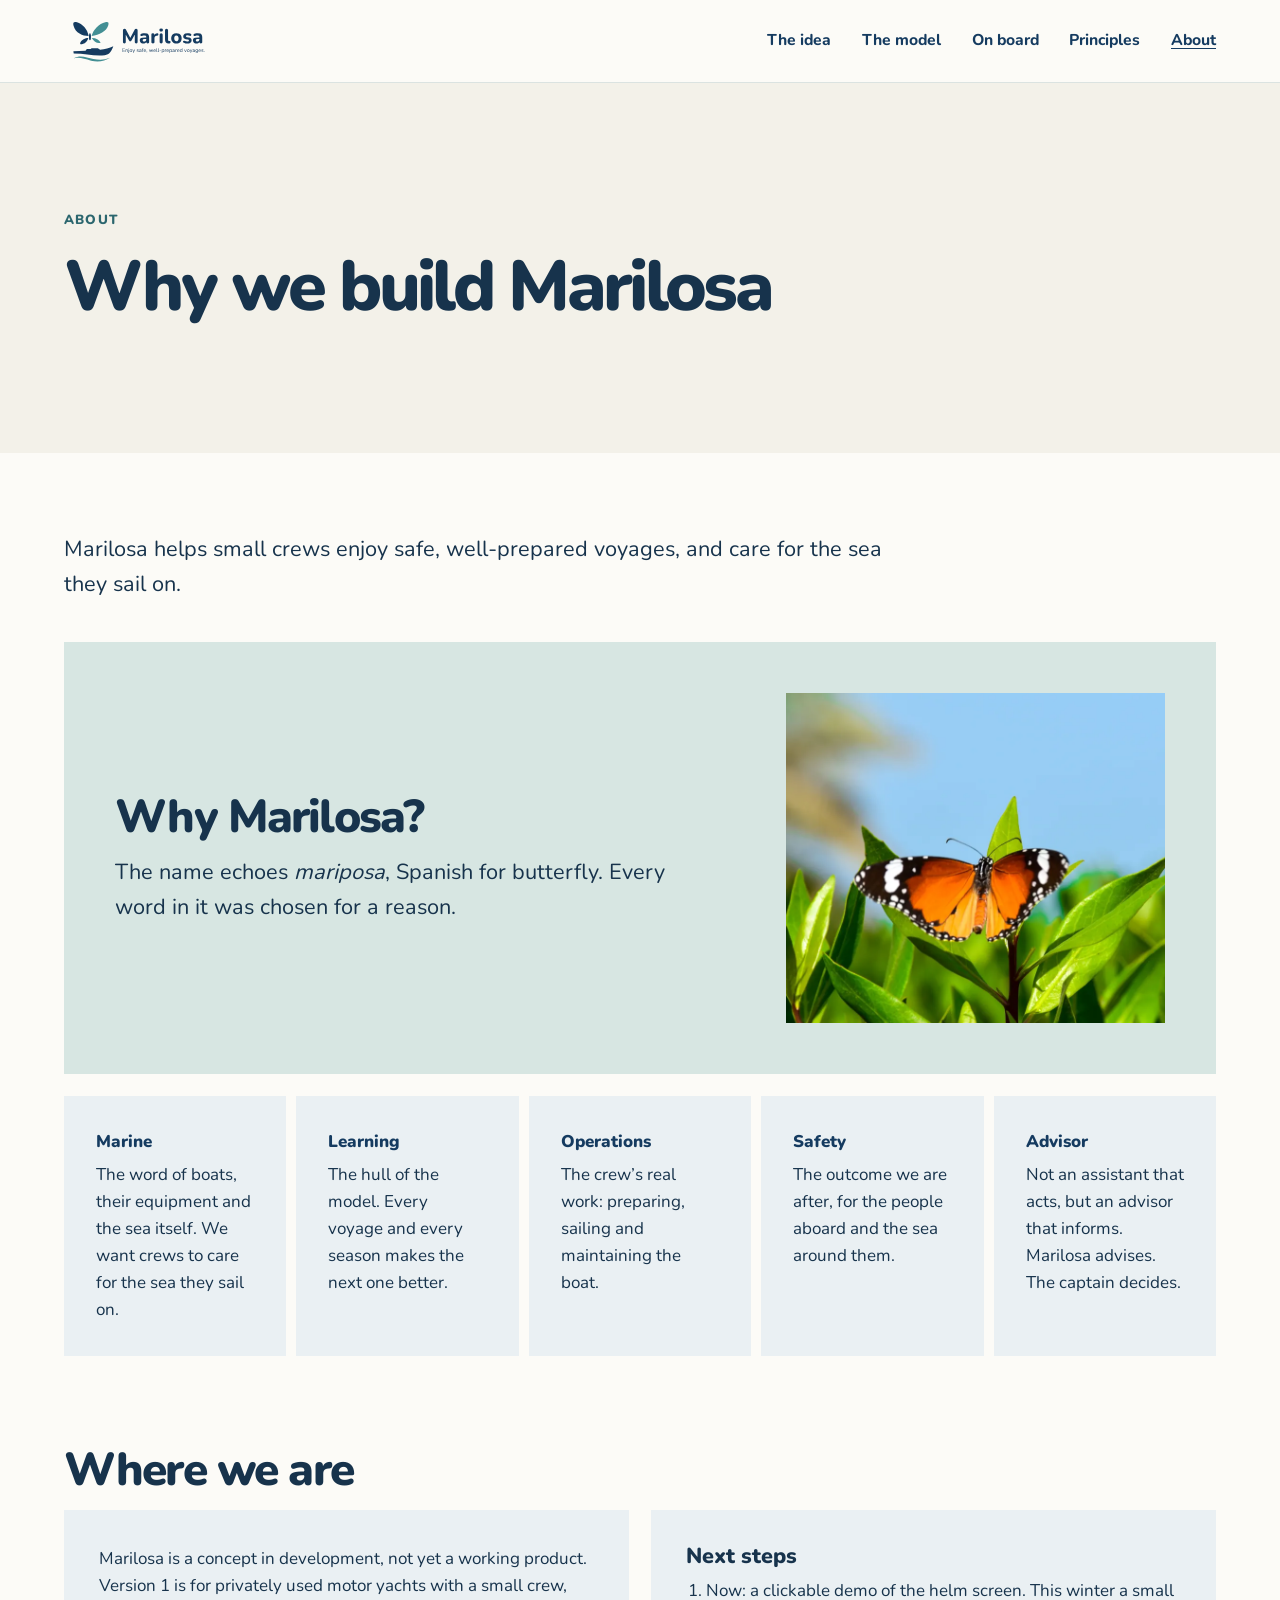
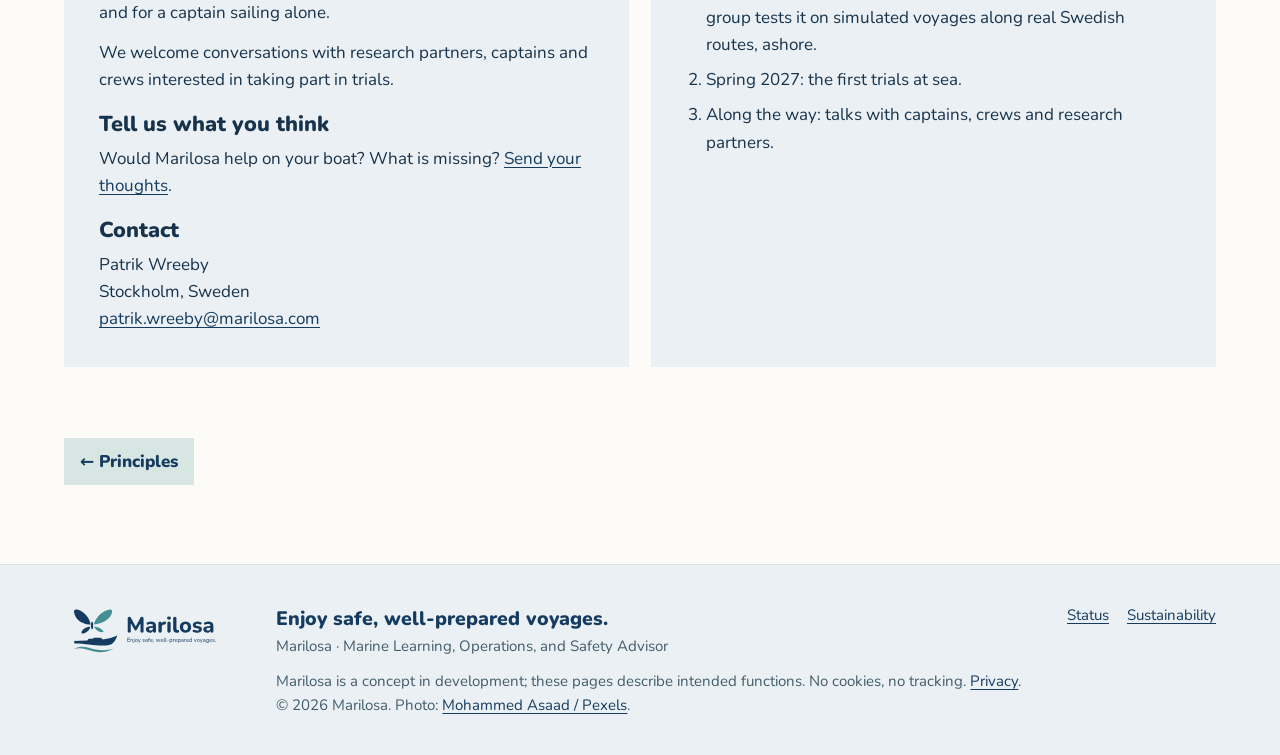
==== commit a5285583: "Lead Design B with a daylight voyage" ====
--- a/about/index.html
+++ b/about/index.html
@@ -23,7 +23,7 @@
 </head>
 <body class="site page-about">
 <header><div class="wrap">
-  <a href="../" aria-label="Marilosa home"><img src="../assets/marilosa-logo-white.svg" alt="Marilosa: Enjoy safe, well-prepared voyages."></a>
+  <a href="../" aria-label="Marilosa home"><img src="../assets/marilosa-logo.svg" alt="Marilosa: Enjoy safe, well-prepared voyages."></a>
   <nav aria-label="Main"><a href="../idea/">The idea</a><a href="../model/">The model</a><a href="../on-board/">On board</a><a href="../principles/">Principles</a><a href="../about/" aria-current="page">About</a></nav>
   <details class="menu"><summary aria-label="Open menu">Menu</summary><nav aria-label="Main"><a href="../idea/">The idea</a><a href="../model/">The model</a><a href="../on-board/">On board</a><a href="../principles/">Principles</a><a href="../about/" aria-current="page">About</a></nav></details>
 </div></header>
@@ -70,11 +70,11 @@
 </div></section>
 </main>
 <footer><div class="wrap">
-  <img src="../assets/marilosa-logo-white.svg" alt="Marilosa">
+  <img src="../assets/marilosa-logo.svg" alt="Marilosa">
   <div>
     <p class="promise">Enjoy safe, well-prepared voyages.</p>
     <p>Marilosa · Marine Learning, Operations, and Safety Advisor</p>
-    <p style="margin-top:10px">Marilosa is a concept in development; these pages describe intended functions. No cookies, no tracking. <a href="../privacy.html" style="color:#fff">Privacy</a>. © 2026 Marilosa. Photo: <a href="https://www.pexels.com/photo/19791628/">Mohammed Asaad / Pexels</a>.</p>
+    <p style="margin-top:10px">Marilosa is a concept in development; these pages describe intended functions. No cookies, no tracking. <a href="../privacy.html">Privacy</a>. © 2026 Marilosa. Photo: <a href="https://www.pexels.com/photo/19791628/">Mohammed Asaad / Pexels</a>.</p>
   </div>
   <nav class="utility" aria-label="More about Marilosa"><a href="../status/">Status</a><a href="../sustainability/">Sustainability</a></nav>
 </div></footer>
--- a/assets/site.css
+++ b/assets/site.css
@@ -11,7 +11,9 @@
   --teal: #2b666e;
   --mist: #d7e6e2;
   --ice: #eaf0f3;
-  --paper: #f6f8f8;
+  --paper: #fcfbf7;
+  --sand: #f3f1e9;
+  --line: #dbe3e1;
   --ink: #17334c;
   --muted: #435c6b;
   --white: #fff;
@@ -19,6 +21,7 @@
 }
 
 * { box-sizing: border-box; }
+html { scroll-padding-top: 94px; }
 body {
   margin: 0;
   color: var(--ink);
@@ -48,7 +51,7 @@
   text-transform: uppercase;
 }
 
-.site > header { position: relative; z-index: 2; color: var(--white); background: var(--deep); }
+.site > header { position: sticky; top: 0; z-index: 2; background: var(--paper); border-bottom: 1px solid var(--line); }
 .site > header .wrap {
   display: flex;
   min-height: 82px;
@@ -58,18 +61,16 @@
 }
 .site > header img { width: 161px; height: auto; }
 .site > header nav { display: flex; gap: clamp(14px, 2.4vw, 34px); align-items: center; }
-.site > header nav a, footer a { color: var(--white); }
 .site > header nav a { padding: 9px 0; font-size: .98rem; font-weight: 750; text-decoration: none; }
 .site > header nav a:hover, .site > header nav a[aria-current] { text-decoration: underline; }
 .menu { display: none; }
 
 .page { padding-block: clamp(36px, 6.2vw, 96px); }
-.pagehead { color: var(--white); background: var(--navy); }
+.pagehead { background: var(--sand); }
 .pagehead .wrap { min-height: 370px; display: grid; align-items: center; }
 .pagehead .wrap:has(.mast-photo) { grid-template-columns: 1.12fr 1fr; gap: clamp(24px, 5vw, 74px); }
 .pagehead .heading { padding-block: 48px; }
 .pagehead h1 { max-width: 14ch; }
-.pagehead .eyebrow { color: var(--mist); }
 .mast-photo { width: 100%; height: 370px; object-fit: cover; }
 .page-idea .mast-photo { object-position: 50% 53%; }
 .page-on-board .mast-photo { object-position: 50% 62%; }
@@ -77,48 +78,42 @@
 .page-about .pagehead h1 { max-width: 20ch; }
 
 .page-home .page { padding-top: 0; }
-.hero {
-  color: var(--white);
-  background: var(--navy);
-  margin-inline: calc(var(--edge) * -1);
-  padding-inline: var(--edge);
-  box-shadow: 0 0 0 100vmax var(--navy);
-  clip-path: inset(0 -100vmax);
-}
-.hero .grid { display: grid; grid-template-columns: 1.08fr 1fr; align-items: stretch; gap: clamp(24px, 5vw, 76px); }
+.hero { padding-top: clamp(16px, 3vh, 32px); }
+.hero .grid { display: grid; grid-template-columns: minmax(0, .91fr) minmax(0, 1.09fr); align-items: stretch; gap: clamp(24px, 4.5vw, 66px); }
 .hero .grid > div { padding-block: clamp(48px, 6.2vw, 96px); }
-.hero .badge { color: var(--mist); }
 .hero h1 { max-width: 13ch; }
-.hero .lead { max-width: 53ch; margin-top: 24px; color: #f2f6f9; }
-.hero .core { margin-top: 22px; font-size: 1.15rem; font-weight: 850; }
+.hero h1 span { white-space: nowrap; }
+.hero-subtitle { margin-top: 12px; color: var(--teal); font-weight: 850; }
+.hero .lead { max-width: 53ch; margin-top: 12px; }
+.hero .core { margin-top: 14px; font-size: 1.13rem; font-weight: 850; }
+.hero-actions { display: flex; flex-wrap: wrap; gap: 8px; margin-top: 15px; }
 .hero img {
   width: 100%;
   height: 100%;
   min-height: 470px;
   max-height: 760px;
   object-fit: cover;
-  object-position: 52% 54%;
+  object-position: center;
 }
 .btn {
   display: inline-flex;
   min-height: 46px;
   align-items: center;
-  padding: 11px 17px;
-  margin: 7px 8px 0 0;
-  background: var(--mist);
-  color: var(--deep);
+  padding: 10px 16px;
+  border: 1px solid var(--navy);
+  background: var(--navy);
+  color: var(--white);
   font-weight: 850;
   text-decoration: none;
 }
-.btn.ghost { background: var(--deep); color: var(--white); }
+.btn.ghost { background: transparent; color: var(--navy); }
 .btn:hover, .next a:hover { text-decoration: underline; }
 .cols3 { display: grid; grid-template-columns: repeat(3, minmax(0, 1fr)); gap: 12px; margin-top: 35px; }
 .cols3 > div { padding: clamp(18px, 3vw, 38px); background: var(--ice); }
 .home-layers { margin-top: clamp(32px, 6vw, 82px); }
-.home-layers > div:nth-child(2) { background: var(--mist); }
-.home-layers > div:nth-child(3) { background: #e2ece8; }
+.home-layers > .card { background: var(--paper); border-top: 2px solid var(--mist); }
 .home-layers h3 { margin-bottom: 12px; }
-.learn-foundation { margin-top: 12px; padding: clamp(20px, 3vw, 32px); background: var(--deep); color: var(--white); }
+.learn-foundation { margin-top: 12px; padding: clamp(20px, 3vw, 32px); background: var(--mist); color: var(--navy); }
 .stat { margin-bottom: 12px; font-size: clamp(2.5rem, 5vw, 4.7rem); font-weight: 900; letter-spacing: -.05em; line-height: .95; }
 .note { margin-top: 20px; max-width: 86ch; }
 
@@ -189,11 +184,11 @@
 .next { display: flex; gap: 15px; justify-content: space-between; margin-top: clamp(34px, 5.5vw, 76px); }
 .next a { display: inline-flex; align-items: center; min-height: 44px; background: var(--mist); padding: 10px 16px; text-decoration: none; font-weight: 850; }
 .next a:hover { text-decoration: underline; }
-footer { padding-block: 38px; color: var(--white); background: var(--deep); }
+footer { padding-block: 38px; background: var(--ice); border-top: 1px solid var(--line); }
 footer .wrap { display: grid; grid-template-columns: 174px 1fr auto; align-items: start; gap: clamp(20px, 3vw, 44px); }
 footer img { width: 174px; }
-footer p { color: #ecf4f8; font-size: .94rem; }
-footer .promise { font-size: 1.22rem; font-weight: 850; color: var(--white); }
+footer p { color: var(--muted); font-size: .94rem; }
+footer .promise { font-size: 1.22rem; font-weight: 850; color: var(--navy); }
 .utility { display: flex; flex-wrap: wrap; gap: 6px 18px; font-size: .94rem; }
 .privacy { background: var(--mist); }
 .privacy .wrap { max-width: 880px; padding: clamp(22px, 6vw, 70px); background: var(--paper); min-height: 100vh; overflow-wrap: anywhere; }
@@ -202,20 +197,54 @@
 .privacy h2 { margin: 26px 0 7px; font-size: 1.45rem; letter-spacing: -.015em; }
 .privacy .muted { color: var(--muted); margin-top: 5px; }
 
+@media (min-width: 900px) {
+  .page-home > header .wrap { min-height: 66px; }
+  .page-home .page { padding-bottom: 12px; }
+  .hero { padding-top: 16px; }
+  .hero .grid > div { padding-block: 8px; }
+  .hero .badge { margin-bottom: 12px; }
+  .hero h1 { max-width: none; font-size: clamp(2.55rem, 3.58vw, 3.5rem); }
+  .hero .lead { margin-top: 8px; font-size: clamp(1.06rem, 1.22vw, 1.18rem); line-height: 1.48; }
+  .hero .core { margin-top: 12px; }
+  .hero-actions { margin-top: 14px; }
+  .hero img { height: 0; min-height: 100%; max-height: none; }
+  .home-layers { margin-top: 16px; }
+  .home-layers > .card { padding: 12px 20px; }
+  .home-layers h3 { margin-bottom: 7px; font-size: 1.18rem; }
+  .home-layers p { line-height: 1.46; }
+  .learn-foundation { padding: 12px 20px; }
+  .page-home .next { margin-top: 13px; }
+  .page-home footer { padding-block: 19px; }
+}
+@media (min-width: 1120px) {
+  .page-home .page > .wrap {
+    display: grid;
+    grid-template-columns: minmax(0, 1fr) auto;
+    column-gap: 12px;
+  }
+  .page-home .hero, .home-layers { grid-column: 1 / -1; }
+  .page-home .next { align-items: stretch; margin-top: 12px; }
+  .page-home .next > span { display: none; }
+}
+
 @media (max-width: 899px) {
+  html { scroll-padding-top: 79px; }
   .site > header .wrap { min-height: 67px; }
   .site > header .wrap > nav { display: none; }
   .menu { display: block; position: relative; }
-  .menu summary { display: grid; place-items: center; min-width: 76px; min-height: 44px; padding: 5px 12px; background: var(--navy); color: var(--white); font-weight: 850; cursor: pointer; list-style: none; }
+  .menu summary { display: grid; place-items: center; min-width: 76px; min-height: 44px; padding: 5px 12px; background: var(--mist); color: var(--navy); font-weight: 850; cursor: pointer; list-style: none; }
   .menu summary::-webkit-details-marker { display: none; }
-  .site > header .menu nav { position: absolute; display: grid; gap: 0; right: 0; top: calc(100% + 8px); width: min(260px, 80vw); padding: 8px; background: var(--deep); }
+  .site > header .menu nav { position: absolute; display: grid; gap: 0; right: 0; top: calc(100% + 8px); width: min(260px, 80vw); max-height: calc(100dvh - 76px); overflow-y: auto; padding: 8px; background: var(--paper); border: 1px solid var(--line); }
   .site > header .menu nav a { padding: 11px 12px; }
   .pagehead .wrap { min-height: auto; }
   .pagehead .wrap:has(.mast-photo) { grid-template-columns: 1fr; gap: 0; padding-bottom: 18px; }
   .pagehead .heading { padding-block: 32px 24px; }
   .mast-photo { height: clamp(190px, 37vw, 330px); }
   .hero .grid { grid-template-columns: 1fr; gap: 0; }
-  .hero .grid > div { padding-block: 36px 24px; }
+  .hero .grid > div { padding-block: 10px 22px; }
+  .hero img { grid-row: 1; }
+  .hero .grid > div { grid-row: 2; }
+  .hero .badge { margin-bottom: 9px; }
   .hero img { min-height: 0; height: clamp(245px, 53vw, 460px); }
   .js .mvhead { margin-bottom: 20px; }
   .js .side { margin-top: 10px; }
